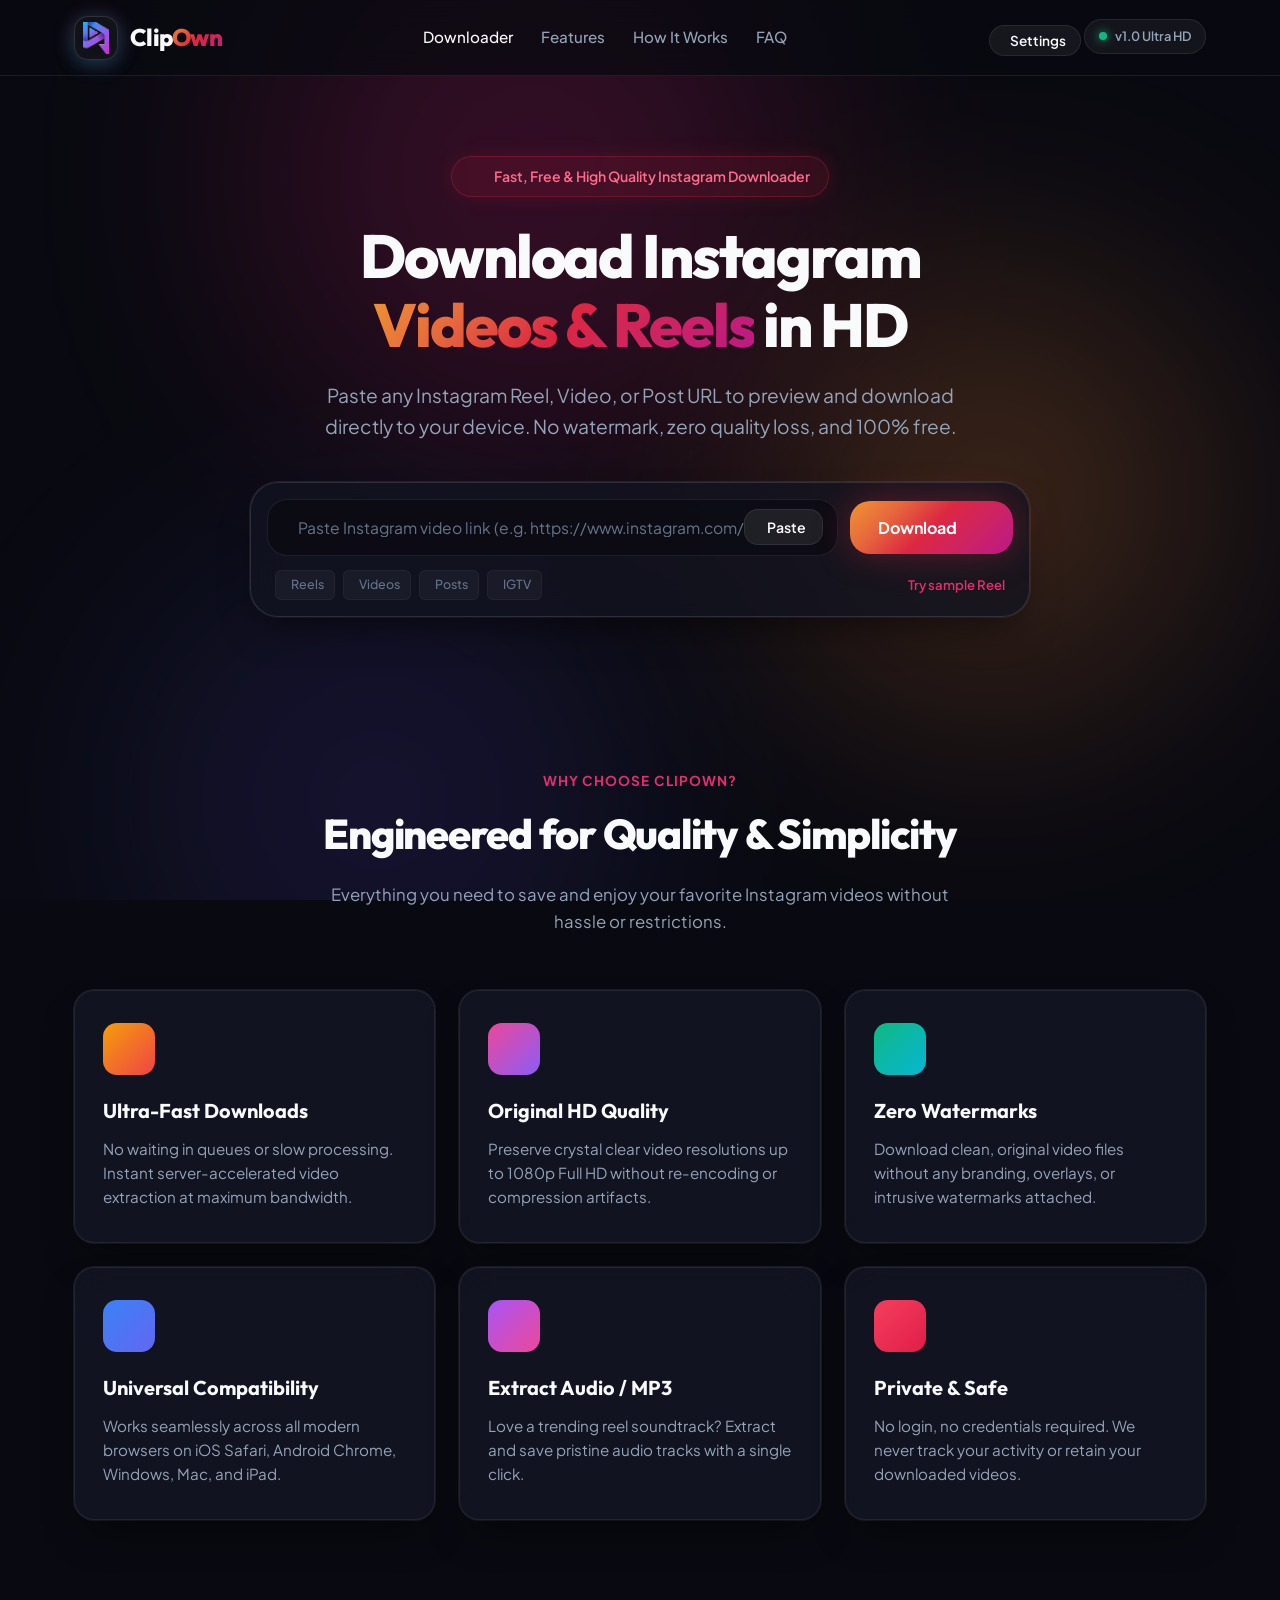
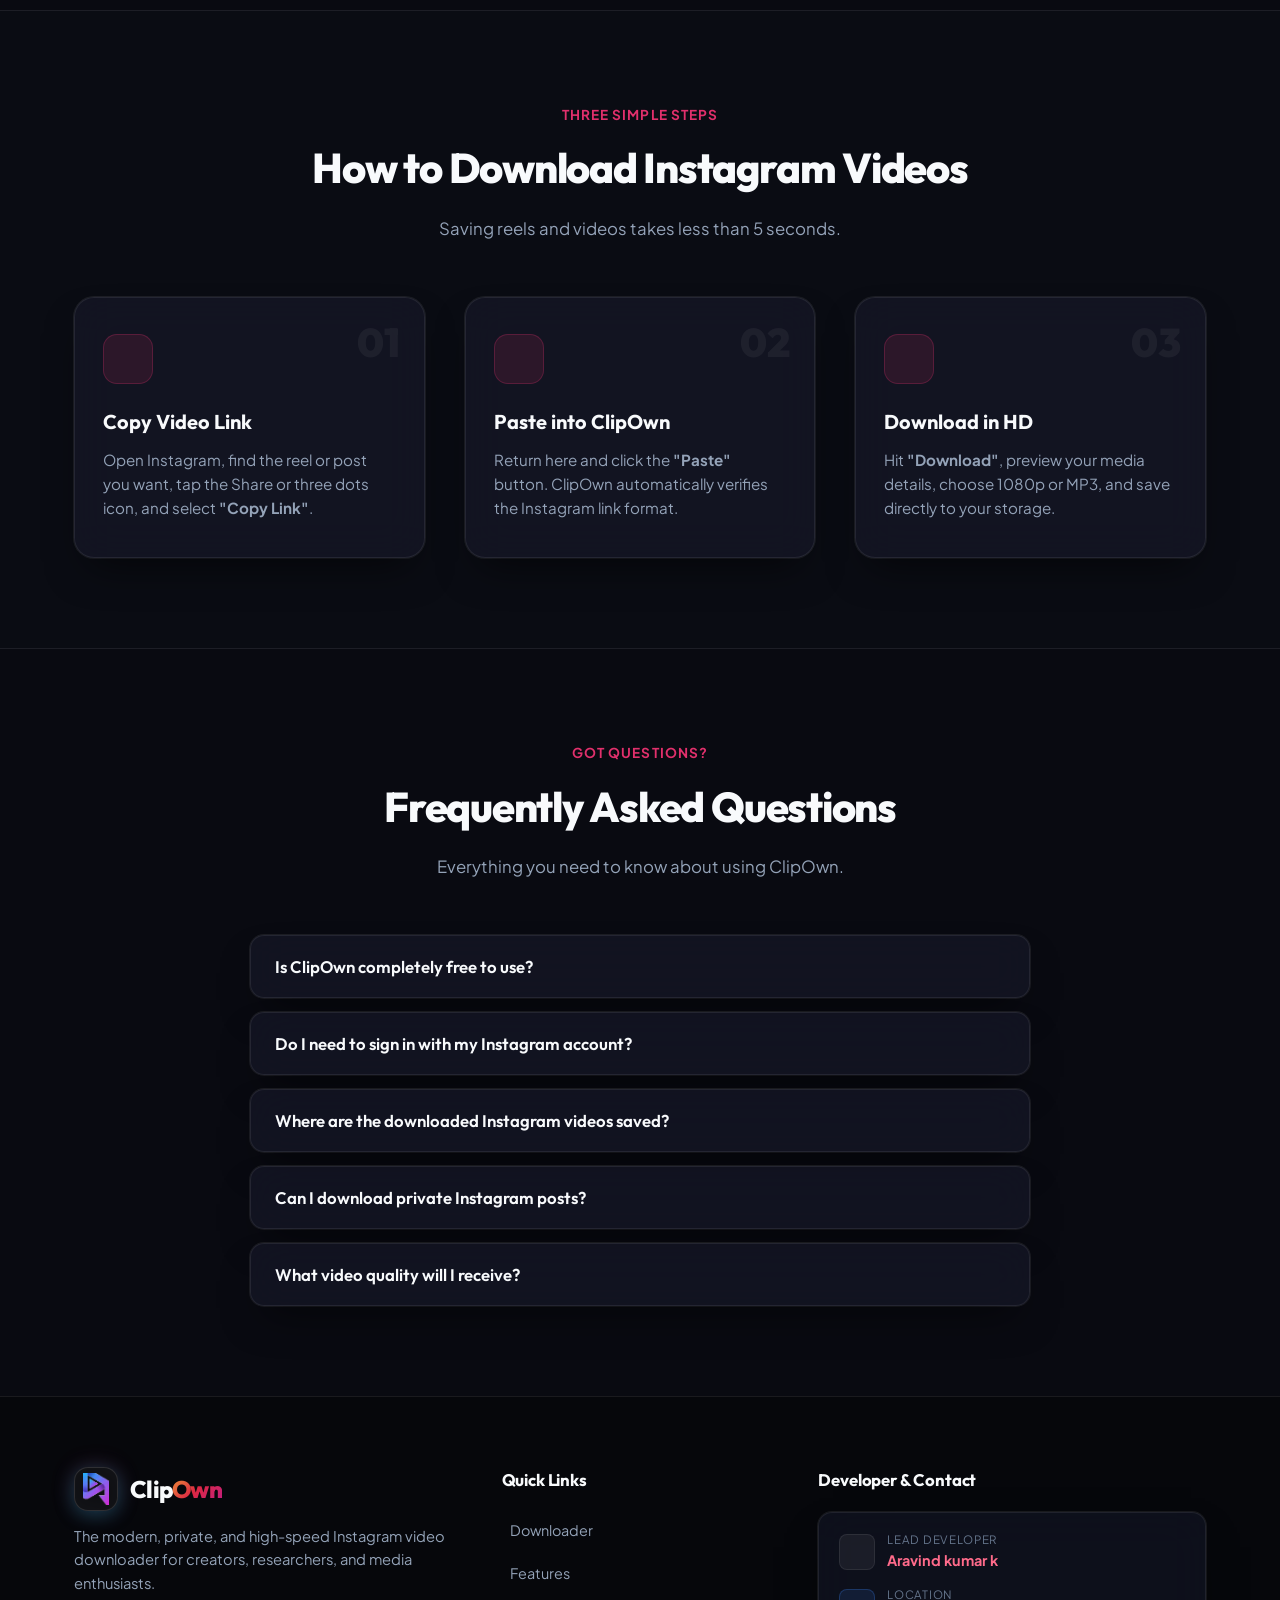
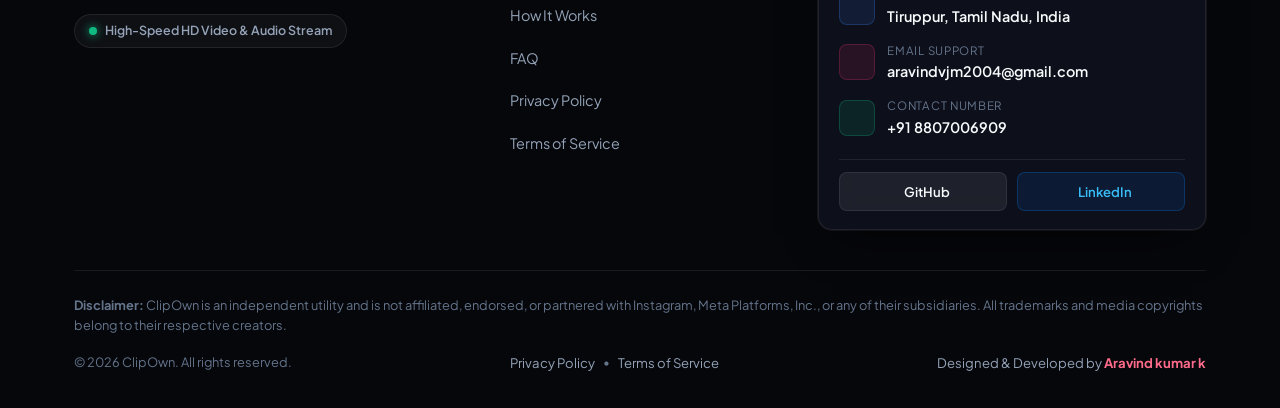
==== index.html @ ae7394f0 "Fix GitHub Pages root index.html, add Video & Audio Trimmer, and support demo preview" ====
<!DOCTYPE html>
<html lang="en">
<head>
    <meta charset="UTF-8">
    <meta name="viewport" content="width=device-width, initial-scale=1.0">
    <title>ClipOwn - Modern Instagram Video & Reel Downloader</title>
    <!-- Favicon & Meta -->
    <link rel="icon" type="image/png" href="static/images/favicon.png">
    <link rel="shortcut icon" href="static/images/favicon.ico">
    <meta property="og:image" content="static/images/clipown_brand.png">
    <!-- Google Fonts -->
    <link rel="preconnect" href="https://fonts.googleapis.com">
    <link rel="preconnect" href="https://fonts.gstatic.com" crossorigin>
    <link href="https://fonts.googleapis.com/css2?family=Outfit:wght@300;400;500;600;700;800&family=Plus+Jakarta+Sans:wght@400;500;600;700&display=swap" rel="stylesheet">
    <!-- Lucide Icons -->
    <script src="https://unpkg.com/lucide@latest"></script>
    <!-- Main Stylesheet -->
    <link rel="stylesheet" href="static/css/styles.css">
</head>
<body>
    <!-- Ambient Background Lighting -->
    <div class="bg-mesh">
        <div class="glow-orb orb-1"></div>
        <div class="glow-orb orb-2"></div>
        <div class="glow-orb orb-3"></div>
    </div>

    <!-- Notification Toast Container -->
    <div id="toastContainer" class="toast-container"></div>

    <!-- Navigation Header -->
    <header class="site-header">
        <div class="container nav-wrapper">
            <a href="#" class="logo">
                <div class="logo-brand-wrap">
                    <img src="static/images/logo_icon.png" alt="ClipOwn Logo" class="brand-logo-img">
                </div>
                <span class="logo-text">Clip<span class="gradient-text">Own</span></span>
            </a>

            <nav class="nav-links">
                <a href="#downloader" class="nav-link active">Downloader</a>
                <a href="#features" class="nav-link">Features</a>
                <a href="#how-it-works" class="nav-link">How It Works</a>
                <a href="#faq" class="nav-link">FAQ</a>
            </nav>

            <div class="nav-actions">
                <button type="button" id="settingsBtn" class="btn-settings" title="Configure Instagram Cookies / Settings">
                    <i data-lucide="settings"></i>
                    <span>Settings</span>
                </button>
                <span class="badge-tag">
                    <span class="status-dot"></span> v1.0 Ultra HD
                </span>
            </div>
        </div>
    </header>

    <!-- Main Content -->
    <main>
        <!-- Hero Section & Downloader Input -->
        <section id="downloader" class="hero-section">
            <div class="container hero-content">
                <div class="hero-badge">
                    <i data-lucide="zap" class="icon-sm"></i>
                    <span>Fast, Free & High Quality Instagram Downloader</span>
                </div>

                <h1 class="hero-title">
                    Download Instagram <span class="gradient-text">Videos & Reels</span> in HD
                </h1>

                <p class="hero-subtitle">
                    Paste any Instagram Reel, Video, or Post URL to preview and download directly to your device. No watermark, zero quality loss, and 100% free.
                </p>

                <!-- Input Card Component -->
                <div class="downloader-card glass-panel">
                    <form id="downloadForm" class="download-form" onsubmit="return false;">
                        <div class="input-wrapper">
                            <div class="input-icon">
                                <i data-lucide="link-2"></i>
                            </div>
                            <input 
                                type="text" 
                                id="videoUrlInput" 
                                placeholder="Paste Instagram video link (e.g. https://www.instagram.com/reel/...)" 
                                autocomplete="off"
                                spellcheck="false"
                            >
                            <div class="input-actions">
                                <button type="button" id="clearBtn" class="btn-icon hidden" title="Clear input">
                                    <i data-lucide="x"></i>
                                </button>
                                <button type="button" id="pasteBtn" class="btn-secondary" title="Paste from clipboard">
                                    <i data-lucide="clipboard"></i>
                                    <span>Paste</span>
                                </button>
                            </div>
                        </div>

                        <button type="button" id="fetchBtn" class="btn-primary">
                            <span class="btn-text">Download</span>
                            <i data-lucide="arrow-right" class="btn-icon-right"></i>
                            <div class="btn-loader hidden">
                                <div class="spinner"></div>
                            </div>
                        </button>
                    </form>

                    <div class="input-helpers">
                        <div class="supported-tags">
                            <span class="tag"><i data-lucide="film"></i> Reels</span>
                            <span class="tag"><i data-lucide="video"></i> Videos</span>
                            <span class="tag"><i data-lucide="image"></i> Posts</span>
                            <span class="tag"><i data-lucide="tv"></i> IGTV</span>
                        </div>
                        <button type="button" id="sampleLinkBtn" class="sample-link">
                            <i data-lucide="sparkles"></i> Try sample Reel
                        </button>
                    </div>
                </div>

                <!-- Loading State Shimmer Card -->
                <div id="loadingState" class="result-container hidden">
                    <div class="result-card glass-panel loading-shimmer">
                        <div class="shimmer-preview">
                            <div class="loader-pulse">
                                <i data-lucide="loader-2" class="spin-animation"></i>
                                <p>Extracting high-resolution media...</p>
                            </div>
                        </div>
                        <div class="shimmer-details">
                            <div class="shimmer-line line-title"></div>
                            <div class="shimmer-line line-author"></div>
                            <div class="shimmer-line line-btn"></div>
                        </div>
                    </div>
                </div>

                <!-- Video Preview & Download Result Card -->
                <div id="resultState" class="result-container hidden">
                    <div class="result-card glass-panel">
                        <div class="result-header">
                            <div class="result-status">
                                <i data-lucide="check-circle-2" class="icon-success"></i>
                                <span>Media Ready for Download</span>
                            </div>
                            <button id="closeResultBtn" class="btn-close-card" title="Close">
                                <i data-lucide="x"></i>
                            </button>
                        </div>

                        <div id="authNoticeBanner" class="auth-notice-banner hidden">
                            <i data-lucide="info" class="banner-icon"></i>
                            <div class="banner-text">
                                <strong>Notice:</strong> Instagram requires authentication for this specific video. You can download our verified sample media below or <button type="button" id="openSettingsLink" class="banner-link">add your Instagram session cookie in Settings</button> for 100% direct downloads.
                            </div>
                        </div>

                        <div class="result-content-grid">
                            <!-- Preview Media Side -->
                            <div class="media-preview-container">
                                <div class="media-thumbnail-wrapper">
                                    <img id="previewThumbnail" src="" alt="Instagram Video Preview" class="preview-img">
                                    <video id="previewVideo" class="preview-video hidden" playsinline controls preload="metadata"></video>
                                    <div class="media-badge">
                                        <i data-lucide="video"></i>
                                        <span id="previewQualityBadge">1080p HD</span>
                                    </div>
                                    <div class="play-overlay" id="playOverlayBtn">
                                        <i data-lucide="play" class="play-icon"></i>
                                    </div>
                                    <span id="previewDuration" class="duration-badge">0:32</span>
                                </div>
                            </div>

                            <!-- Details & Action Buttons Side -->
                            <div class="media-info-container">
                                <div class="creator-profile">
                                    <img id="creatorAvatar" src="" alt="Creator Avatar" class="creator-avatar">
                                    <div class="creator-meta">
                                        <span id="creatorName" class="creator-username">@instagram_user</span>
                                        <span class="source-tag"><i data-lucide="instagram"></i> Instagram Reel</span>
                                    </div>
                                </div>

                                <h3 id="videoCaption" class="video-caption">
                                    Captivating cinematic reel captured in 4K resolution. Perfect lighting and seamless cuts!
                                </h3>

                                <div class="media-specs">
                                    <div class="spec-item">
                                        <span class="spec-label">Format</span>
                                        <span class="spec-value" id="specFormat">MP4 (H.264)</span>
                                    </div>
                                    <div class="spec-item">
                                        <span class="spec-label">Resolution</span>
                                        <span class="spec-value" id="specResolution">1080 x 1920</span>
                                    </div>
                                    <div class="spec-item">
                                        <span class="spec-label">Size</span>
                                        <span class="spec-value" id="specSize">~ 18.4 MB</span>
                                    </div>
                                </div>

                                <!-- Standard Full-Length Action Buttons List -->
                                <div class="download-actions-grid">
                                    <button type="button" class="btn-download-action btn-hd" id="btnDownloadHD">
                                        <div class="btn-action-text">
                                            <span class="primary-text"><i data-lucide="download"></i> Download Video HD</span>
                                            <span class="secondary-text">1080p MP4 • Original Quality</span>
                                        </div>
                                    </button>

                                    <button type="button" class="btn-download-action btn-sd" id="btnDownloadSD">
                                        <div class="btn-action-text">
                                            <span class="primary-text"><i data-lucide="download"></i> Download 720p</span>
                                            <span class="secondary-text">Fast & compact size</span>
                                        </div>
                                    </button>

                                    <button type="button" class="btn-download-action btn-audio" id="btnDownloadAudio">
                                        <div class="btn-action-text">
                                            <span class="primary-text"><i data-lucide="music"></i> Download Audio Only</span>
                                            <span class="secondary-text">High-bitrate MP3</span>
                                        </div>
                                    </button>
                                </div>

                                <!-- Interactive Video & Audio Trimmer Section -->
                                <div class="trim-tool-section glass-panel" id="trimToolSection">
                                    <div class="trim-section-header">
                                        <div class="trim-title-group">
                                            <div class="trim-icon-badge">
                                                <i data-lucide="scissors"></i>
                                            </div>
                                            <div class="trim-title-text">
                                                <div class="trim-badge-tag-row">
                                                    <span class="trim-badge-tag">Video & Audio Trimmer</span>
                                                    <span class="trim-status-pill" id="trimStatusPill">Ready</span>
                                                </div>
                                                <h4 class="trim-heading">Custom Clip & Cut</h4>
                                            </div>
                                        </div>
                                        <button type="button" id="toggleTrimBtn" class="btn-trim-toggle" title="Toggle Trimmer Controls">
                                            <span class="trim-toggle-label" id="trimToggleLabel">Collapse</span>
                                            <i data-lucide="chevron-up" id="trimChevronIcon"></i>
                                        </button>
                                    </div>

                                    <div id="trimControlsArea" class="trim-controls-area">
                                        <!-- Timestamp Indicator Chips -->
                                        <div class="trim-time-chips">
                                            <div class="time-chip">
                                                <span class="time-chip-label">Start Time</span>
                                                <span class="time-chip-val" id="trimStartVal">00:00</span>
                                            </div>
                                            <div class="time-chip highlight-chip">
                                                <span class="time-chip-label">Trimmed Length</span>
                                                <span class="time-chip-val" id="trimDurationVal">00:30</span>
                                            </div>
                                            <div class="time-chip">
                                                <span class="time-chip-label">End Time</span>
                                                <span class="time-chip-val" id="trimEndVal">00:30</span>
                                            </div>
                                        </div>

                                        <!-- Timeline Track & Dual Range Sliders -->
                                        <div class="timeline-trimmer-wrap">
                                            <div class="timeline-track-base"></div>
                                            <div class="timeline-track-selected" id="timelineHighlight"></div>
                                            <input type="range" id="trimStartRange" min="0" max="30" step="0.5" value="0" class="range-slider range-start" aria-label="Trim Start Position">
                                            <input type="range" id="trimEndRange" min="0" max="30" step="0.5" value="30" class="range-slider range-end" aria-label="Trim End Position">
                                        </div>

                                        <!-- Quick Presets & Playback Audition Bar -->
                                        <div class="trim-toolbar">
                                            <div class="preset-chips-wrap">
                                                <span class="preset-label">Quick:</span>
                                                <button type="button" class="preset-chip active" data-preset="full">Full</button>
                                                <button type="button" class="preset-chip" data-preset="first15">First 15s</button>
                                                <button type="button" class="preset-chip" data-preset="first30">First 30s</button>
                                                <button type="button" class="preset-chip" data-preset="last15">Last 15s</button>
                                            </div>
                                            <button type="button" id="previewSegmentBtn" class="btn-preview-segment" title="Preview selected clip in player">
                                                <i data-lucide="play" id="previewSegmentIcon"></i>
                                                <span id="previewSegmentText">Play Clip</span>
                                            </button>
                                        </div>

                                        <!-- Dedicated Trimmed Download Buttons (Both Video and Audio) -->
                                        <div class="trim-download-actions">
                                            <button type="button" class="btn-trim-download btn-trim-video" id="btnDownloadTrimmedVideo">
                                                <div class="trim-action-main">
                                                    <i data-lucide="film" class="trim-dl-icon"></i>
                                                    <div class="trim-dl-text">
                                                        <span class="trim-dl-title">Download Trimmed Video (HD)</span>
                                                        <span class="trim-dl-sub" id="trimVideoSubtext">MP4 with Audio • <span class="range-preview-text">00:00 - 00:30</span></span>
                                                    </div>
                                                </div>
                                                <div class="trim-loader hidden" id="trimVideoLoader">
                                                    <i data-lucide="loader-2" class="spin"></i>
                                                </div>
                                            </button>

                                            <button type="button" class="btn-trim-download btn-trim-audio" id="btnDownloadTrimmedAudio">
                                                <div class="trim-action-main">
                                                    <i data-lucide="music-2" class="trim-dl-icon"></i>
                                                    <div class="trim-dl-text">
                                                        <span class="trim-dl-title">Download Trimmed Audio (MP3)</span>
                                                        <span class="trim-dl-sub" id="trimAudioSubtext">Audio Only • <span class="range-preview-text">00:00 - 00:30</span></span>
                                                    </div>
                                                </div>
                                                <div class="trim-loader hidden" id="trimAudioLoader">
                                                    <i data-lucide="loader-2" class="spin"></i>
                                                </div>
                                            </button>
                                        </div>
                                    </div>
                                </div>

                                <div class="result-footer-actions">
                                    <button type="button" id="copyDirectLinkBtn" class="btn-ghost">
                                        <i data-lucide="copy"></i> Copy Direct Link
                                    </button>
                                    <button type="button" id="downloadAnotherBtn" class="btn-ghost">
                                        <i data-lucide="refresh-cw"></i> Download Another
                                    </button>
                                </div>
                            </div>
                        </div>
                    </div>
                </div>

            </div>
        </section>

        <!-- Features Showcase Section -->
        <section id="features" class="section-padding">
            <div class="container">
                <div class="section-header text-center">
                    <span class="sub-heading">Why Choose ClipOwn?</span>
                    <h2 class="section-title">Engineered for Quality & Simplicity</h2>
                    <p class="section-subtitle">Everything you need to save and enjoy your favorite Instagram videos without hassle or restrictions.</p>
                </div>

                <div class="features-grid">
                    <div class="feature-card glass-panel">
                        <div class="feature-icon-wrapper gradient-bg-1">
                            <i data-lucide="zap"></i>
                        </div>
                        <h3>Ultra-Fast Downloads</h3>
                        <p>No waiting in queues or slow processing. Instant server-accelerated video extraction at maximum bandwidth.</p>
                    </div>

                    <div class="feature-card glass-panel">
                        <div class="feature-icon-wrapper gradient-bg-2">
                            <i data-lucide="sparkles"></i>
                        </div>
                        <h3>Original HD Quality</h3>
                        <p>Preserve crystal clear video resolutions up to 1080p Full HD without re-encoding or compression artifacts.</p>
                    </div>

                    <div class="feature-card glass-panel">
                        <div class="feature-icon-wrapper gradient-bg-3">
                            <i data-lucide="shield-check"></i>
                        </div>
                        <h3>Zero Watermarks</h3>
                        <p>Download clean, original video files without any branding, overlays, or intrusive watermarks attached.</p>
                    </div>

                    <div class="feature-card glass-panel">
                        <div class="feature-icon-wrapper gradient-bg-4">
                            <i data-lucide="smartphone"></i>
                        </div>
                        <h3>Universal Compatibility</h3>
                        <p>Works seamlessly across all modern browsers on iOS Safari, Android Chrome, Windows, Mac, and iPad.</p>
                    </div>

                    <div class="feature-card glass-panel">
                        <div class="feature-icon-wrapper gradient-bg-5">
                            <i data-lucide="music-2"></i>
                        </div>
                        <h3>Extract Audio / MP3</h3>
                        <p>Love a trending reel soundtrack? Extract and save pristine audio tracks with a single click.</p>
                    </div>

                    <div class="feature-card glass-panel">
                        <div class="feature-icon-wrapper gradient-bg-6">
                            <i data-lucide="lock"></i>
                        </div>
                        <h3>Private & Safe</h3>
                        <p>No login, no credentials required. We never track your activity or retain your downloaded videos.</p>
                    </div>
                </div>
            </div>
        </section>

        <!-- How It Works Section -->
        <section id="how-it-works" class="section-padding bg-subtle">
            <div class="container">
                <div class="section-header text-center">
                    <span class="sub-heading">Three Simple Steps</span>
                    <h2 class="section-title">How to Download Instagram Videos</h2>
                    <p class="section-subtitle">Saving reels and videos takes less than 5 seconds.</p>
                </div>

                <div class="steps-grid">
                    <div class="step-card glass-panel">
                        <div class="step-number">01</div>
                        <div class="step-icon">
                            <i data-lucide="copy"></i>
                        </div>
                        <h3>Copy Video Link</h3>
                        <p>Open Instagram, find the reel or post you want, tap the Share or three dots icon, and select <strong>"Copy Link"</strong>.</p>
                    </div>

                    <div class="step-arrow">
                        <i data-lucide="chevron-right"></i>
                    </div>

                    <div class="step-card glass-panel">
                        <div class="step-number">02</div>
                        <div class="step-icon">
                            <i data-lucide="clipboard-paste"></i>
                        </div>
                        <h3>Paste into ClipOwn</h3>
                        <p>Return here and click the <strong>"Paste"</strong> button. ClipOwn automatically verifies the Instagram link format.</p>
                    </div>

                    <div class="step-arrow">
                        <i data-lucide="chevron-right"></i>
                    </div>

                    <div class="step-card glass-panel">
                        <div class="step-number">03</div>
                        <div class="step-icon">
                            <i data-lucide="download-cloud"></i>
                        </div>
                        <h3>Download in HD</h3>
                        <p>Hit <strong>"Download"</strong>, preview your media details, choose 1080p or MP3, and save directly to your storage.</p>
                    </div>
                </div>
            </div>
        </section>

        <!-- FAQ Section -->
        <section id="faq" class="section-padding">
            <div class="container">
                <div class="section-header text-center">
                    <span class="sub-heading">Got Questions?</span>
                    <h2 class="section-title">Frequently Asked Questions</h2>
                    <p class="section-subtitle">Everything you need to know about using ClipOwn.</p>
                </div>

                <div class="faq-container">
                    <div class="faq-item glass-panel">
                        <button class="faq-question" type="button">
                            <span>Is ClipOwn completely free to use?</span>
                            <i data-lucide="chevron-down" class="faq-icon"></i>
                        </button>
                        <div class="faq-answer">
                            <p>Yes, ClipOwn is 100% free with unlimited downloads. There are no subscriptions, hidden fees, or daily download limits.</p>
                        </div>
                    </div>

                    <div class="faq-item glass-panel">
                        <button class="faq-question" type="button">
                            <span>Do I need to sign in with my Instagram account?</span>
                            <i data-lucide="chevron-down" class="faq-icon"></i>
                        </button>
                        <div class="faq-answer">
                            <p>No! You never need to enter your Instagram login credentials, passwords, or personal details. Simply paste public video links to download safely.</p>
                        </div>
                    </div>

                    <div class="faq-item glass-panel">
                        <button class="faq-question" type="button">
                            <span>Where are the downloaded Instagram videos saved?</span>
                            <i data-lucide="chevron-down" class="faq-icon"></i>
                        </button>
                        <div class="faq-answer">
                            <p>On PC and Mac, videos are saved directly to your default <strong>"Downloads"</strong> folder. On iOS (iPhone/iPad), they are saved to your Files or Photos app, and on Android to your Gallery / Download directory.</p>
                        </div>
                    </div>

                    <div class="faq-item glass-panel">
                        <button class="faq-question" type="button">
                            <span>Can I download private Instagram posts?</span>
                            <i data-lucide="chevron-down" class="faq-icon"></i>
                        </button>
                        <div class="faq-answer">
                            <p>To respect privacy standards and security protocols, ClipOwn currently only extracts media from public Instagram accounts and posts.</p>
                        </div>
                    </div>

                    <div class="faq-item glass-panel">
                        <button class="faq-question" type="button">
                            <span>What video quality will I receive?</span>
                            <i data-lucide="chevron-down" class="faq-icon"></i>
                        </button>
                        <div class="faq-answer">
                            <p>ClipOwn fetches the highest resolution stream available on Instagram servers, up to 1080p Full HD at 60 FPS in standard MP4 format.</p>
                        </div>
                    </div>
                </div>
            </div>
        </section>
    </main>

    <!-- Site Footer -->
    <footer class="site-footer">
        <div class="container footer-content">
            <div class="footer-top-grid">
                <!-- Brand Column -->
                <div class="footer-brand">
                    <a href="#" class="logo">
                        <div class="logo-brand-wrap">
                            <img src="static/images/logo_icon.png" alt="ClipOwn Logo" class="brand-logo-img">
                        </div>
                        <span class="logo-text">Clip<span class="gradient-text">Own</span></span>
                    </a>
                    <p class="footer-desc">The modern, private, and high-speed Instagram video downloader for creators, researchers, and media enthusiasts.</p>
                    <div class="footer-pill">
                        <span class="status-dot"></span> High-Speed HD Video & Audio Stream
                    </div>
                </div>

                <!-- Navigation Column -->
                <div class="footer-col">
                    <h4 class="footer-col-title">Quick Links</h4>
                    <ul class="footer-links-list">
                        <li><a href="#downloader"><i data-lucide="download"></i> Downloader</a></li>
                        <li><a href="#features"><i data-lucide="sparkles"></i> Features</a></li>
                        <li><a href="#how-it-works"><i data-lucide="help-circle"></i> How It Works</a></li>
                        <li><a href="#faq"><i data-lucide="message-circle-question"></i> FAQ</a></li>
                        <li><a href="javascript:void(0)" id="openPrivacyBtn"><i data-lucide="shield-check"></i> Privacy Policy</a></li>
                        <li><a href="javascript:void(0)" id="openTermsBtn"><i data-lucide="file-text"></i> Terms of Service</a></li>
                    </ul>
                </div>

                <!-- Developer & Contact Column -->
                <div class="footer-col footer-contact-col">
                    <h4 class="footer-col-title">Developer & Contact</h4>
                    <div class="contact-card glass-panel">
                        <div class="contact-item">
                            <div class="contact-icon-wrap">
                                <i data-lucide="user-check"></i>
                            </div>
                            <div class="contact-text-group">
                                <span class="contact-label">Lead Developer</span>
                                <span class="contact-value highlight">Aravind kumar k</span>
                            </div>
                        </div>

                        <div class="contact-item">
                            <div class="contact-icon-wrap icon-location">
                                <i data-lucide="map-pin"></i>
                            </div>
                            <div class="contact-text-group">
                                <span class="contact-label">Location</span>
                                <span class="contact-value">Tiruppur, Tamil Nadu, India</span>
                            </div>
                        </div>

                        <a href="mailto:aravindvjm2004@gmail.com" class="contact-item contact-link" title="Send email">
                            <div class="contact-icon-wrap icon-email">
                                <i data-lucide="mail"></i>
                            </div>
                            <div class="contact-text-group">
                                <span class="contact-label">Email Support</span>
                                <span class="contact-value">aravindvjm2004@gmail.com</span>
                            </div>
                        </a>

                        <a href="tel:8807006909" class="contact-item contact-link" title="Call directly">
                            <div class="contact-icon-wrap icon-phone">
                                <i data-lucide="phone"></i>
                            </div>
                            <div class="contact-text-group">
                                <span class="contact-label">Contact Number</span>
                                <span class="contact-value">+91 8807006909</span>
                            </div>
                        </a>

                        <!-- Social Profiles Row -->
                        <div class="contact-social-row">
                            <a href="https://github.com/Aravind0511" target="_blank" rel="noopener noreferrer" class="btn-social btn-github" title="GitHub - Aravind0511">
                                <i data-lucide="github"></i>
                                <span>GitHub</span>
                            </a>
                            <a href="https://www.linkedin.com/in/aravind-k0504/" target="_blank" rel="noopener noreferrer" class="btn-social btn-linkedin" title="LinkedIn - Aravind K">
                                <i data-lucide="linkedin"></i>
                                <span>LinkedIn</span>
                            </a>
                        </div>
                    </div>
                </div>
            </div>

            <div class="footer-disclaimer">
                <p><strong>Disclaimer:</strong> ClipOwn is an independent utility and is not affiliated, endorsed, or partnered with Instagram, Meta Platforms, Inc., or any of their subsidiaries. All trademarks and media copyrights belong to their respective creators.</p>
                <div class="footer-bottom-bar">
                    <p class="copyright">© 2026 ClipOwn. All rights reserved.</p>
                    <div class="footer-legal-links">
                        <button type="button" class="legal-link" id="legalPrivacyBtn">Privacy Policy</button>
                        <span class="legal-sep">•</span>
                        <button type="button" class="legal-link" id="legalTermsBtn">Terms of Service</button>
                    </div>
                    <p class="developer-credit">Designed & Developed by <strong>Aravind kumar k</strong></p>
                </div>
            </div>
        </div>
    </footer>

    <!-- Privacy Policy & Terms Modal -->
    <div id="privacyTermsModal" class="modal-backdrop hidden">
        <div class="modal-card glass-panel modal-lg">
            <div class="modal-header">
                <div class="modal-title-group">
                    <div class="modal-icon-wrap icon-privacy-wrap">
                        <i data-lucide="shield-check"></i>
                    </div>
                    <div>
                        <h3 class="modal-title" id="policyModalTitle">Privacy & Terms</h3>
                        <p class="modal-subtitle">Zero data tracking & fair-use downloading guidelines</p>
                    </div>
                </div>
                <button type="button" id="closePolicyBtn" class="btn-close-modal" title="Close modal">
                    <i data-lucide="x"></i>
                </button>
            </div>

            <!-- Tab Switcher -->
            <div class="modal-tab-bar">
                <button type="button" class="modal-tab active" id="tabPrivacyBtn">
                    <i data-lucide="shield"></i> Privacy Policy (Zero Tracking)
                </button>
                <button type="button" class="modal-tab" id="tabTermsBtn">
                    <i data-lucide="scale"></i> Terms & Fair Use
                </button>
            </div>

            <div class="modal-body policy-body">
                <!-- Privacy Tab Content -->
                <div id="privacyTabContent" class="tab-pane active">
                    <div class="policy-highlight-box">
                        <div class="highlight-icon"><i data-lucide="lock"></i></div>
                        <div class="highlight-text">
                            <h4>100% Anonymous & Zero Data Logging</h4>
                            <p>ClipOwn does not require user registration, does not track your IP address, and never stores the Instagram media or links you download.</p>
                        </div>
                    </div>

                    <div class="policy-section">
                        <h5>1. No User Data Collection</h5>
                        <p>We do not collect personal identifying information such as names, phone numbers, or passwords. Any optional session cookies provided are stored strictly locally in your browser's <code>localStorage</code> and are never transmitted to third parties.</p>
                    </div>

                    <div class="policy-section">
                        <h5>2. No Server-Side Media Storage</h5>
                        <p>Downloaded videos and audio tracks are streamed directly in real-time from content delivery networks to your browser with <code>attachment</code> streaming. Our servers do not retain, cache, or archive any media files after transmission.</p>
                    </div>

                    <div class="policy-section">
                        <h5>3. No Tracking Cookies or Third-Party Ads</h5>
                        <p>ClipOwn does not use tracking pixels, cross-site analytics, or invasive advertising networks. Your downloading activity remains private and confidential.</p>
                    </div>
                </div>

                <!-- Terms Tab Content -->
                <div id="termsTabContent" class="tab-pane hidden">
                    <div class="policy-highlight-box terms-highlight">
                        <div class="highlight-icon"><i data-lucide="alert-triangle"></i></div>
                        <div class="highlight-text">
                            <h4>Fair Use & Intellectual Property</h4>
                            <p>ClipOwn is intended strictly for personal, educational, and backup fair-use purposes. Please respect content creators' intellectual property rights.</p>
                        </div>
                    </div>

                    <div class="policy-section">
                        <h5>1. Personal & Non-Commercial Use</h5>
                        <p>You agree to use ClipOwn only to download media for personal offline viewing, educational research, or archival purposes. You may not sell, redistribute, or commercially exploit downloaded media without permission from the original copyright holder.</p>
                    </div>

                    <div class="policy-section">
                        <h5>2. Copyright & Intellectual Property</h5>
                        <p>All trademarks, logos, audio tracks, and video copyrights belong to their respective owners and creators. ClipOwn does not host or claim ownership of any downloaded content.</p>
                    </div>

                    <div class="policy-section">
                        <h5>3. Disclaimer of Affiliation</h5>
                        <p>ClipOwn is an independent utility and is not affiliated, endorsed, certified, or sponsored by Instagram, Meta Platforms, Inc., or any of their affiliates.</p>
                    </div>
                </div>
            </div>

            <div class="modal-footer">
                <span class="policy-last-updated">Last Updated: September 2026</span>
                <button type="button" id="agreePolicyBtn" class="btn-primary-sm">
                    <i data-lucide="check"></i> Understood & Accept
                </button>
            </div>
        </div>
    </div>

    <!-- Settings & Cookies Modal -->
    <div id="settingsModal" class="modal-backdrop hidden">
        <div class="modal-card glass-panel">
            <div class="modal-header">
                <div class="modal-title-group">
                    <div class="modal-icon-wrap">
                        <i data-lucide="shield-alert"></i>
                    </div>
                    <div>
                        <h3 class="modal-title">Downloader Settings</h3>
                        <p class="modal-subtitle">Configure optional session authentication</p>
                    </div>
                </div>
                <button type="button" id="closeSettingsBtn" class="btn-close-modal">
                    <i data-lucide="x"></i>
                </button>
            </div>

            <div class="modal-body">
                <div class="info-alert">
                    <i data-lucide="info"></i>
                    <p>Instagram limits media downloads when requests are sent without user authentication. Adding your Instagram <code>sessionid</code> cookie lets you extract Reels, Posts, and Stories seamlessly.</p>
                </div>

                <div class="form-group">
                    <label for="cookieInput" class="form-label">Instagram Session Cookie (or <code>sessionid=...</code>)</label>
                    <textarea 
                        id="cookieInput" 
                        class="form-textarea" 
                        rows="3" 
                        placeholder="sessionid=123456789%3Aabc... or full cookie string"
                    ></textarea>
                </div>

                <div class="cookie-guide">
                    <h4>How to get your sessionid:</h4>
                    <ol>
                        <li>Log in to <a href="https://www.instagram.com" target="_blank" rel="noreferrer">Instagram.com</a> in your browser.</li>
                        <li>Press <kbd>F12</kbd> (or right click > Inspect) and go to <strong>Application</strong> > <strong>Cookies</strong>.</li>
                        <li>Find and copy the value of <strong><code>sessionid</code></strong>.</li>
                        <li>Paste it here and click Save.</li>
                    </ol>
                </div>
            </div>

            <div class="modal-footer">
                <button type="button" id="clearCookieBtn" class="btn-ghost-danger">
                    <i data-lucide="trash-2"></i> Clear Cookie
                </button>
                <div class="modal-footer-right">
                    <button type="button" id="cancelSettingsBtn" class="btn-ghost">Cancel</button>
                    <button type="button" id="saveCookieBtn" class="btn-primary-sm">
                        <i data-lucide="save"></i> Save Settings
                    </button>
                </div>
            </div>
        </div>
    </div>

    <!-- Application Script -->
    <script src="static/js/app.js"></script>
</body>
</html>
---- static/css/styles.css ----
/* ==========================================================================
   ClipOwn - Modern Instagram Downloader Stylesheet
   ========================================================================== */

/* --------------------------------------------------------------------------
   CSS Variables & Design Tokens
   -------------------------------------------------------------------------- */
:root {
    --font-heading: 'Outfit', -apple-system, BlinkMacSystemFont, 'Segoe UI', Roboto, sans-serif;
    --font-body: 'Plus Jakarta Sans', -apple-system, BlinkMacSystemFont, 'Segoe UI', Roboto, sans-serif;

    /* Color Palette */
    --bg-main: #090a11;
    --bg-secondary: #111320;
    --bg-surface: rgba(23, 26, 42, 0.65);
    --bg-surface-hover: rgba(32, 36, 58, 0.85);
    --bg-surface-glass: rgba(255, 255, 255, 0.03);

    --border-subtle: rgba(255, 255, 255, 0.08);
    --border-hover: rgba(255, 255, 255, 0.18);
    --border-focus: #e1306c;

    /* Text Colors */
    --text-primary: #f8fafc;
    --text-secondary: #94a3b8;
    --text-muted: #64748b;

    /* Instagram Brand Gradients */
    --ig-gradient: linear-gradient(135deg, #f09433 0%, #e6683c 25%, #dc2743 50%, #cc2366 75%, #bc1888 100%);
    --ig-gradient-glow: 0 0 35px rgba(220, 39, 67, 0.35);
    --ig-gradient-hover: linear-gradient(135deg, #f59f42 0%, #ed754b 25%, #e83753 50%, #d83174 75%, #ca2596 100%);

    /* Utility Colors */
    --color-success: #10b981;
    --color-warning: #f59e0b;
    --color-error: #ef4444;

    /* Shadows & Radii */
    --radius-sm: 8px;
    --radius-md: 14px;
    --radius-lg: 20px;
    --radius-xl: 28px;
    --shadow-glass: 0 20px 40px -15px rgba(0, 0, 0, 0.6), 0 0 0 1px var(--border-subtle);
    --shadow-card: 0 12px 30px -8px rgba(0, 0, 0, 0.45);
    --shadow-glow: 0 0 30px rgba(225, 48, 108, 0.25);

    /* Transitions */
    --transition-fast: 0.18s cubic-bezier(0.16, 1, 0.3, 1);
    --transition-smooth: 0.3s cubic-bezier(0.16, 1, 0.3, 1);
}

/* --------------------------------------------------------------------------
   Reset & Global Styles
   -------------------------------------------------------------------------- */
*, *::before, *::after {
    margin: 0;
    padding: 0;
    box-sizing: border-box;
}

html {
    scroll-behavior: smooth;
    font-size: 16px;
}

body {
    background-color: var(--bg-main);
    color: var(--text-primary);
    font-family: var(--font-body);
    line-height: 1.6;
    overflow-x: hidden;
    min-height: 100vh;
    position: relative;
    -webkit-font-smoothing: antialiased;
}

.container {
    width: 100%;
    max-width: 1180px;
    margin: 0 auto;
    padding: 0 24px;
}

a {
    color: inherit;
    text-decoration: none;
}

button {
    font-family: inherit;
    border: none;
    background: none;
    cursor: pointer;
    outline: none;
}

input {
    font-family: inherit;
    border: none;
    outline: none;
    background: none;
}

.hidden {
    display: none !important;
}

/* --------------------------------------------------------------------------
   Ambient Background Lighting & Mesh
   -------------------------------------------------------------------------- */
.bg-mesh {
    position: fixed;
    top: 0;
    left: 0;
    width: 100vw;
    height: 100vh;
    pointer-events: none;
    z-index: 0;
    overflow: hidden;
}

.glow-orb {
    position: absolute;
    border-radius: 50%;
    filter: blur(120px);
    opacity: 0.22;
}

.orb-1 {
    width: 550px;
    height: 550px;
    top: -100px;
    left: 20%;
    background: radial-gradient(circle, #bc1888, #dc2743);
    animation: floatOrb 18s ease-in-out infinite alternate;
}

.orb-2 {
    width: 450px;
    height: 450px;
    top: 30%;
    right: 5%;
    background: radial-gradient(circle, #f09433, #e6683c);
    animation: floatOrb 22s ease-in-out infinite alternate-reverse;
}

.orb-3 {
    width: 500px;
    height: 500px;
    bottom: -150px;
    left: 10%;
    background: radial-gradient(circle, #7928ca, #3b82f6);
    opacity: 0.15;
}

@keyframes floatOrb {
    0% { transform: translateY(0) scale(1); }
    50% { transform: translateY(50px) scale(1.08); }
    100% { transform: translateY(-40px) scale(0.95); }
}

/* --------------------------------------------------------------------------
   Glassmorphism Styles
   -------------------------------------------------------------------------- */
.glass-panel {
    background: var(--bg-surface);
    backdrop-filter: blur(20px);
    -webkit-backdrop-filter: blur(20px);
    border: 1px solid var(--border-subtle);
    border-radius: var(--radius-lg);
    box-shadow: var(--shadow-glass);
    transition: transform var(--transition-smooth), border-color var(--transition-smooth), box-shadow var(--transition-smooth);
}

.gradient-text {
    background: var(--ig-gradient);
    -webkit-background-clip: text;
    -webkit-text-fill-color: transparent;
    display: inline-block;
}

/* --------------------------------------------------------------------------
   Header & Navigation
   -------------------------------------------------------------------------- */
.site-header {
    position: sticky;
    top: 0;
    z-index: 100;
    backdrop-filter: blur(16px);
    -webkit-backdrop-filter: blur(16px);
    background: rgba(9, 10, 17, 0.75);
    border-bottom: 1px solid var(--border-subtle);
    height: 76px;
    display: flex;
    align-items: center;
}

.nav-wrapper {
    display: flex;
    align-items: center;
    justify-content: space-between;
}

.logo {
    display: flex;
    align-items: center;
    gap: 12px;
}

.logo-brand-wrap {
    width: 44px;
    height: 44px;
    border-radius: var(--radius-md);
    background: rgba(255, 255, 255, 0.05);
    border: 1px solid rgba(255, 255, 255, 0.12);
    display: flex;
    align-items: center;
    justify-content: center;
    box-shadow: 0 4px 20px rgba(0, 210, 255, 0.25), 0 0 25px rgba(225, 48, 108, 0.2);
    transition: transform var(--transition-fast), box-shadow var(--transition-fast);
    overflow: hidden;
    padding: 5px;
}

.logo:hover .logo-brand-wrap {
    transform: scale(1.08) rotate(-3deg);
    box-shadow: 0 6px 25px rgba(0, 210, 255, 0.4), 0 0 30px rgba(225, 48, 108, 0.35);
}

.brand-logo-img {
    width: 100%;
    height: 100%;
    object-fit: contain;
    filter: drop-shadow(0 2px 8px rgba(0, 0, 0, 0.4));
}

.logo-icon-wrap {
    width: 42px;
    height: 42px;
    border-radius: var(--radius-md);
    background: var(--ig-gradient);
    display: flex;
    align-items: center;
    justify-content: center;
    box-shadow: var(--ig-gradient-glow);
    color: #fff;
}

.logo-icon {
    width: 22px;
    height: 22px;
}

.logo-text {
    font-family: var(--font-heading);
    font-size: 1.5rem;
    font-weight: 800;
    letter-spacing: -0.03em;
}

.nav-links {
    display: flex;
    align-items: center;
    gap: 28px;
}

.nav-link {
    font-size: 0.95rem;
    font-weight: 500;
    color: var(--text-secondary);
    transition: color var(--transition-fast);
}

.nav-link:hover, .nav-link.active {
    color: var(--text-primary);
}

.badge-tag {
    display: inline-flex;
    align-items: center;
    gap: 8px;
    font-size: 0.8rem;
    font-weight: 600;
    padding: 6px 14px;
    border-radius: 999px;
    background: rgba(255, 255, 255, 0.05);
    border: 1px solid var(--border-subtle);
    color: var(--text-secondary);
}

.status-dot {
    width: 8px;
    height: 8px;
    border-radius: 50%;
    background: var(--color-success);
    box-shadow: 0 0 10px var(--color-success);
    animation: pulseDot 2s infinite;
}

@keyframes pulseDot {
    0%, 100% { opacity: 1; }
    50% { opacity: 0.4; }
}

/* --------------------------------------------------------------------------
   Hero & Downloader Section
   -------------------------------------------------------------------------- */
.hero-section {
    position: relative;
    z-index: 10;
    padding: 80px 0 60px;
    text-align: center;
}

.hero-content {
    display: flex;
    flex-direction: column;
    align-items: center;
}

.hero-badge {
    display: inline-flex;
    align-items: center;
    gap: 8px;
    font-size: 0.88rem;
    font-weight: 600;
    padding: 8px 18px;
    border-radius: 999px;
    background: rgba(220, 39, 67, 0.12);
    border: 1px solid rgba(220, 39, 67, 0.28);
    color: #ff6b8b;
    margin-bottom: 24px;
    box-shadow: 0 0 20px rgba(220, 39, 67, 0.15);
}

.icon-sm {
    width: 16px;
    height: 16px;
}

.hero-title {
    font-family: var(--font-heading);
    font-size: clamp(2.3rem, 5vw, 3.8rem);
    font-weight: 800;
    line-height: 1.15;
    letter-spacing: -0.035em;
    max-width: 880px;
    margin-bottom: 20px;
}

.hero-subtitle {
    font-size: clamp(1rem, 2vw, 1.2rem);
    color: var(--text-secondary);
    max-width: 680px;
    margin-bottom: 40px;
    line-height: 1.6;
}

/* --------------------------------------------------------------------------
   Downloader Input Box
   -------------------------------------------------------------------------- */
.downloader-card {
    width: 100%;
    max-width: 780px;
    padding: 16px;
    border-radius: var(--radius-xl);
    position: relative;
    border: 1px solid rgba(255, 255, 255, 0.12);
    background: rgba(18, 20, 33, 0.78);
}

.download-form {
    display: flex;
    gap: 12px;
    align-items: center;
    width: 100%;
}

.input-wrapper {
    position: relative;
    display: flex;
    align-items: center;
    flex: 1;
    background: rgba(10, 11, 18, 0.7);
    border: 1.5px solid var(--border-subtle);
    border-radius: var(--radius-lg);
    padding: 6px 14px 6px 18px;
    transition: border-color var(--transition-fast), box-shadow var(--transition-fast);
}

.input-wrapper:focus-within {
    border-color: rgba(225, 48, 108, 0.6);
    box-shadow: 0 0 0 3px rgba(225, 48, 108, 0.18);
}

.input-icon {
    color: var(--text-muted);
    display: flex;
    align-items: center;
    margin-right: 12px;
}

.input-icon svg {
    width: 20px;
    height: 20px;
}

#videoUrlInput {
    flex: 1;
    color: var(--text-primary);
    font-size: 0.98rem;
    padding: 12px 0;
    min-width: 0;
}

#videoUrlInput::placeholder {
    color: var(--text-muted);
}

.input-actions {
    display: flex;
    align-items: center;
    gap: 8px;
}

.btn-icon {
    display: flex;
    align-items: center;
    justify-content: center;
    width: 32px;
    height: 32px;
    border-radius: 50%;
    color: var(--text-muted);
    background: rgba(255, 255, 255, 0.05);
    transition: all var(--transition-fast);
}

.btn-icon svg {
    width: 16px;
    height: 16px;
}

.btn-icon:hover {
    color: var(--text-primary);
    background: rgba(255, 255, 255, 0.12);
}

.btn-secondary {
    display: flex;
    align-items: center;
    gap: 6px;
    padding: 8px 16px;
    border-radius: var(--radius-md);
    background: rgba(255, 255, 255, 0.08);
    border: 1px solid var(--border-subtle);
    color: var(--text-primary);
    font-size: 0.88rem;
    font-weight: 600;
    transition: all var(--transition-fast);
    white-space: nowrap;
}

.btn-secondary svg {
    width: 16px;
    height: 16px;
    color: #e1306c;
}

.btn-secondary:hover {
    background: rgba(255, 255, 255, 0.14);
    border-color: rgba(255, 255, 255, 0.2);
    transform: translateY(-1px);
}

.btn-primary {
    display: flex;
    align-items: center;
    justify-content: center;
    gap: 10px;
    padding: 16px 28px;
    border-radius: var(--radius-lg);
    background: var(--ig-gradient);
    color: #fff;
    font-size: 1rem;
    font-weight: 700;
    box-shadow: var(--ig-gradient-glow);
    transition: all var(--transition-smooth);
    white-space: nowrap;
    position: relative;
    overflow: hidden;
}

.btn-primary:hover {
    box-shadow: 0 0 35px rgba(220, 39, 67, 0.55);
    transform: translateY(-2px);
}

.btn-primary:active {
    transform: translateY(1px);
}

.btn-icon-right {
    width: 18px;
    height: 18px;
    transition: transform var(--transition-fast);
}

.btn-primary:hover .btn-icon-right {
    transform: translateX(3px);
}

.btn-loader {
    display: flex;
    align-items: center;
    justify-content: center;
}

.spinner {
    width: 20px;
    height: 20px;
    border: 2.5px solid rgba(255, 255, 255, 0.3);
    border-radius: 50%;
    border-top-color: #fff;
    animation: spin 0.8s linear infinite;
}

@keyframes spin {
    to { transform: rotate(360deg); }
}

.input-helpers {
    display: flex;
    align-items: center;
    justify-content: space-between;
    margin-top: 14px;
    padding: 0 8px;
    flex-wrap: wrap;
    gap: 12px;
}

.supported-tags {
    display: flex;
    align-items: center;
    gap: 8px;
    flex-wrap: wrap;
}

.tag {
    display: inline-flex;
    align-items: center;
    gap: 5px;
    font-size: 0.78rem;
    font-weight: 500;
    color: var(--text-muted);
    background: rgba(255, 255, 255, 0.04);
    padding: 4px 10px;
    border-radius: 6px;
    border: 1px solid rgba(255, 255, 255, 0.04);
}

.tag svg {
    width: 13px;
    height: 13px;
    color: #e1306c;
}

.sample-link {
    display: inline-flex;
    align-items: center;
    gap: 6px;
    font-size: 0.82rem;
    font-weight: 600;
    color: #e1306c;
    transition: color var(--transition-fast);
}

.sample-link svg {
    width: 14px;
    height: 14px;
}

.sample-link:hover {
    color: #ff6b8b;
    text-decoration: underline;
}

/* --------------------------------------------------------------------------
   Result & Preview Card
   -------------------------------------------------------------------------- */
.result-container {
    width: 100%;
    max-width: 780px;
    margin-top: 32px;
    animation: fadeInUp 0.4s cubic-bezier(0.16, 1, 0.3, 1);
}

@keyframes fadeInUp {
    from {
        opacity: 0;
        transform: translateY(20px);
    }
    to {
        opacity: 1;
        transform: translateY(0);
    }
}

.result-card {
    padding: 24px;
    border-radius: var(--radius-xl);
    border: 1px solid rgba(255, 255, 255, 0.15);
    background: rgba(18, 21, 35, 0.85);
    text-align: left;
}

.result-header {
    display: flex;
    align-items: center;
    justify-content: space-between;
    padding-bottom: 18px;
    margin-bottom: 20px;
    border-bottom: 1px solid var(--border-subtle);
}

.result-status {
    display: flex;
    align-items: center;
    gap: 8px;
    font-size: 0.9rem;
    font-weight: 600;
    color: var(--color-success);
}

.icon-success {
    width: 18px;
    height: 18px;
}

.btn-close-card {
    display: flex;
    align-items: center;
    justify-content: center;
    width: 32px;
    height: 32px;
    border-radius: 50%;
    color: var(--text-muted);
    background: rgba(255, 255, 255, 0.05);
    transition: all var(--transition-fast);
}

.btn-close-card svg {
    width: 16px;
    height: 16px;
}

.btn-close-card:hover {
    color: var(--text-primary);
    background: rgba(255, 255, 255, 0.15);
}

.result-content-grid {
    display: grid;
    grid-template-columns: 260px 1fr;
    gap: 28px;
    align-items: start;
}

.media-preview-container {
    position: relative;
    border-radius: var(--radius-md);
    overflow: hidden;
    box-shadow: var(--shadow-card);
}

.media-thumbnail-wrapper {
    position: relative;
    width: 100%;
    aspect-ratio: 9 / 16;
    background: #000;
    border-radius: var(--radius-md);
    overflow: hidden;
}

.preview-img {
    width: 100%;
    height: 100%;
    object-fit: cover;
    transition: transform var(--transition-smooth);
}

.media-thumbnail-wrapper:hover .preview-img {
    transform: scale(1.04);
}

.media-badge {
    position: absolute;
    top: 12px;
    left: 12px;
    display: inline-flex;
    align-items: center;
    gap: 5px;
    padding: 4px 10px;
    border-radius: 6px;
    font-size: 0.75rem;
    font-weight: 700;
    background: rgba(0, 0, 0, 0.75);
    backdrop-filter: blur(8px);
    color: #fff;
}

.media-badge svg {
    width: 12px;
    height: 12px;
    color: #e1306c;
}

.play-overlay {
    position: absolute;
    top: 50%;
    left: 50%;
    transform: translate(-50%, -50%);
    width: 52px;
    height: 52px;
    border-radius: 50%;
    background: rgba(0, 0, 0, 0.65);
    backdrop-filter: blur(10px);
    border: 1.5px solid rgba(255, 255, 255, 0.3);
    display: flex;
    align-items: center;
    justify-content: center;
    color: #fff;
    cursor: pointer;
    transition: transform var(--transition-fast), background var(--transition-fast);
}

.play-icon {
    width: 22px;
    height: 22px;
    margin-left: 3px;
}

.media-thumbnail-wrapper:hover .play-overlay {
    transform: translate(-50%, -50%) scale(1.12);
    background: rgba(225, 48, 108, 0.8);
    border-color: transparent;
}

.duration-badge {
    position: absolute;
    bottom: 12px;
    right: 12px;
    padding: 3px 8px;
    border-radius: 4px;
    font-size: 0.75rem;
    font-weight: 600;
    background: rgba(0, 0, 0, 0.8);
    color: #fff;
}

.media-info-container {
    display: flex;
    flex-direction: column;
    gap: 16px;
}

.creator-profile {
    display: flex;
    align-items: center;
    gap: 12px;
}

.creator-avatar {
    width: 44px;
    height: 44px;
    border-radius: 50%;
    border: 2px solid #e1306c;
    object-fit: cover;
}

.creator-meta {
    display: flex;
    flex-direction: column;
}

.creator-username {
    font-family: var(--font-heading);
    font-weight: 700;
    font-size: 1.05rem;
    color: var(--text-primary);
}

.source-tag {
    font-size: 0.78rem;
    color: var(--text-muted);
    display: flex;
    align-items: center;
    gap: 4px;
}

.source-tag svg {
    width: 12px;
    height: 12px;
    color: #e1306c;
}

.video-caption {
    font-size: 0.95rem;
    color: var(--text-secondary);
    font-weight: 400;
    line-height: 1.5;
    display: -webkit-box;
    -webkit-line-clamp: 2;
    -webkit-box-orient: vertical;
    overflow: hidden;
}

.media-specs {
    display: flex;
    gap: 12px;
    padding: 12px 16px;
    background: rgba(0, 0, 0, 0.25);
    border-radius: var(--radius-md);
    border: 1px solid var(--border-subtle);
}

.spec-item {
    display: flex;
    flex-direction: column;
    flex: 1;
}

.spec-label {
    font-size: 0.75rem;
    color: var(--text-muted);
    text-transform: uppercase;
    letter-spacing: 0.05em;
    margin-bottom: 2px;
}

.spec-value {
    font-size: 0.88rem;
    font-weight: 600;
    color: var(--text-primary);
}

.download-actions-grid {
    display: flex;
    flex-direction: column;
    gap: 10px;
    margin-top: 6px;
}

.btn-download-action {
    display: flex;
    align-items: center;
    justify-content: flex-start;
    padding: 12px 18px;
    border-radius: var(--radius-md);
    transition: all var(--transition-fast);
    cursor: pointer;
    text-align: left;
    width: 100%;
}

.btn-action-text {
    display: flex;
    flex-direction: column;
}

.primary-text {
    font-weight: 700;
    font-size: 0.95rem;
    display: flex;
    align-items: center;
    gap: 8px;
}

.primary-text svg {
    width: 18px;
    height: 18px;
}

.secondary-text {
    font-size: 0.78rem;
    opacity: 0.8;
    margin-left: 26px;
}

.btn-hd {
    background: var(--ig-gradient);
    color: #fff;
    box-shadow: 0 4px 20px rgba(220, 39, 67, 0.3);
}

.btn-hd:hover {
    box-shadow: 0 6px 25px rgba(220, 39, 67, 0.5);
    transform: translateY(-2px);
}

.btn-sd {
    background: rgba(255, 255, 255, 0.06);
    border: 1px solid var(--border-subtle);
    color: var(--text-primary);
}

.btn-sd:hover {
    background: rgba(255, 255, 255, 0.12);
    border-color: rgba(255, 255, 255, 0.2);
    transform: translateY(-1px);
}

.btn-audio {
    background: rgba(121, 40, 202, 0.15);
    border: 1px solid rgba(121, 40, 202, 0.35);
    color: #c084fc;
}

.btn-audio:hover {
    background: rgba(121, 40, 202, 0.25);
    border-color: rgba(121, 40, 202, 0.55);
    transform: translateY(-1px);
}

.preview-video {
    position: absolute;
    top: 0;
    left: 0;
    width: 100%;
    height: 100%;
    object-fit: contain;
    background: #000;
    z-index: 5;
    border-radius: var(--radius-md);
}

/* --------------------------------------------------------------------------
   Interactive Video & Audio Trimmer Tool
   -------------------------------------------------------------------------- */
.trim-tool-section {
    padding: 16px 18px;
    border-radius: var(--radius-lg);
    background: rgba(255, 255, 255, 0.03);
    border: 1px solid rgba(225, 48, 108, 0.25);
    box-shadow: 0 4px 25px rgba(0, 0, 0, 0.3);
    margin-top: 6px;
    transition: all var(--transition-smooth);
}

.trim-tool-section:hover {
    border-color: rgba(225, 48, 108, 0.45);
}

.trim-section-header {
    display: flex;
    align-items: center;
    justify-content: space-between;
    cursor: pointer;
    user-select: none;
}

.trim-title-group {
    display: flex;
    align-items: center;
    gap: 12px;
}

.trim-icon-badge {
    width: 36px;
    height: 36px;
    border-radius: var(--radius-md);
    background: linear-gradient(135deg, rgba(225, 48, 108, 0.25), rgba(121, 40, 202, 0.25));
    border: 1px solid rgba(225, 48, 108, 0.4);
    display: flex;
    align-items: center;
    justify-content: center;
    color: #ff6b8b;
    box-shadow: 0 0 15px rgba(225, 48, 108, 0.2);
}

.trim-icon-badge svg {
    width: 18px;
    height: 18px;
}

.trim-badge-tag-row {
    display: flex;
    align-items: center;
    gap: 8px;
    margin-bottom: 2px;
}

.trim-badge-tag {
    font-size: 0.72rem;
    font-weight: 700;
    text-transform: uppercase;
    letter-spacing: 0.06em;
    color: #ff6b8b;
}

.trim-status-pill {
    font-size: 0.65rem;
    font-weight: 700;
    padding: 2px 7px;
    border-radius: 20px;
    background: rgba(0, 210, 255, 0.15);
    color: #00d2ff;
    border: 1px solid rgba(0, 210, 255, 0.3);
}

.trim-heading {
    font-family: var(--font-heading);
    font-size: 0.95rem;
    font-weight: 700;
    color: var(--text-primary);
}

.btn-trim-toggle {
    display: flex;
    align-items: center;
    gap: 6px;
    background: rgba(255, 255, 255, 0.05);
    border: 1px solid var(--border-subtle);
    border-radius: 6px;
    padding: 4px 10px;
    font-size: 0.76rem;
    font-weight: 600;
    color: var(--text-secondary);
    transition: all var(--transition-fast);
}

.btn-trim-toggle:hover {
    color: var(--text-primary);
    background: rgba(255, 255, 255, 0.1);
}

.btn-trim-toggle svg {
    width: 14px;
    height: 14px;
    transition: transform var(--transition-fast);
}

.trim-controls-area {
    margin-top: 14px;
    padding-top: 14px;
    border-top: 1px solid rgba(255, 255, 255, 0.08);
}

.trim-controls-area.collapsed {
    display: none;
}

/* Timestamp Chips */
.trim-time-chips {
    display: grid;
    grid-template-columns: 1fr 1.2fr 1fr;
    gap: 8px;
    margin-bottom: 12px;
}

.time-chip {
    display: flex;
    flex-direction: column;
    align-items: center;
    padding: 6px 8px;
    background: rgba(0, 0, 0, 0.35);
    border: 1px solid rgba(255, 255, 255, 0.08);
    border-radius: var(--radius-sm);
}

.time-chip.highlight-chip {
    background: rgba(225, 48, 108, 0.12);
    border-color: rgba(225, 48, 108, 0.4);
}

.time-chip-label {
    font-size: 0.65rem;
    font-weight: 600;
    text-transform: uppercase;
    letter-spacing: 0.05em;
    color: var(--text-muted);
}

.time-chip-val {
    font-family: var(--font-heading);
    font-size: 0.92rem;
    font-weight: 700;
    color: var(--text-primary);
    margin-top: 2px;
}

.time-chip.highlight-chip .time-chip-val {
    color: #ff6b8b;
}

/* Timeline Track & Overlaid Dual Range Inputs */
.timeline-trimmer-wrap {
    position: relative;
    height: 36px;
    display: flex;
    align-items: center;
    margin: 10px 0 14px;
}

.timeline-track-base {
    position: absolute;
    left: 0;
    right: 0;
    height: 8px;
    border-radius: 4px;
    background: rgba(255, 255, 255, 0.12);
}

.timeline-track-selected {
    position: absolute;
    height: 8px;
    border-radius: 4px;
    background: var(--ig-gradient);
    box-shadow: 0 0 10px rgba(225, 48, 108, 0.6);
    pointer-events: none;
    left: 0%;
    width: 100%;
    transition: left 0.05s ease, width 0.05s ease;
}

.range-slider {
    position: absolute;
    left: 0;
    top: 0;
    width: 100%;
    height: 36px;
    -webkit-appearance: none;
    appearance: none;
    background: transparent;
    pointer-events: none;
    margin: 0;
    padding: 0;
}

.range-slider::-webkit-slider-runnable-track {
    background: transparent;
    height: 36px;
}

.range-slider::-moz-range-track {
    background: transparent;
    height: 36px;
}

.range-slider::-webkit-slider-thumb {
    -webkit-appearance: none;
    appearance: none;
    width: 20px;
    height: 20px;
    border-radius: 50%;
    background: #ffffff;
    border: 3px solid #e1306c;
    box-shadow: 0 0 12px rgba(225, 48, 108, 0.85), 0 2px 6px rgba(0, 0, 0, 0.4);
    cursor: ew-resize;
    pointer-events: auto;
    position: relative;
    z-index: 10;
    margin-top: 8px;
    transition: transform var(--transition-fast), border-color var(--transition-fast);
}

.range-slider::-moz-range-thumb {
    width: 20px;
    height: 20px;
    border-radius: 50%;
    background: #ffffff;
    border: 3px solid #e1306c;
    box-shadow: 0 0 12px rgba(225, 48, 108, 0.85), 0 2px 6px rgba(0, 0, 0, 0.4);
    cursor: ew-resize;
    pointer-events: auto;
    position: relative;
    z-index: 10;
    transition: transform var(--transition-fast), border-color var(--transition-fast);
}

.range-slider:active::-webkit-slider-thumb,
.range-slider:hover::-webkit-slider-thumb {
    transform: scale(1.22);
    border-color: #ff3366;
    box-shadow: 0 0 16px rgba(255, 51, 102, 1);
}

/* Quick Toolbar */
.trim-toolbar {
    display: flex;
    align-items: center;
    justify-content: space-between;
    gap: 8px;
    margin-bottom: 14px;
    flex-wrap: wrap;
}

.preset-chips-wrap {
    display: flex;
    align-items: center;
    gap: 6px;
}

.preset-label {
    font-size: 0.72rem;
    font-weight: 600;
    color: var(--text-muted);
}

.preset-chip {
    font-size: 0.72rem;
    font-weight: 600;
    padding: 3px 8px;
    border-radius: 5px;
    background: rgba(255, 255, 255, 0.05);
    border: 1px solid var(--border-subtle);
    color: var(--text-secondary);
    transition: all var(--transition-fast);
    cursor: pointer;
}

.preset-chip:hover {
    color: #fff;
    border-color: rgba(255, 255, 255, 0.25);
    background: rgba(255, 255, 255, 0.1);
}

.preset-chip.active {
    background: rgba(225, 48, 108, 0.2);
    border-color: #e1306c;
    color: #fff;
}

.btn-preview-segment {
    display: inline-flex;
    align-items: center;
    gap: 6px;
    font-size: 0.76rem;
    font-weight: 600;
    padding: 4px 10px;
    border-radius: 6px;
    background: rgba(0, 210, 255, 0.12);
    border: 1px solid rgba(0, 210, 255, 0.35);
    color: #00d2ff;
    transition: all var(--transition-fast);
    cursor: pointer;
}

.btn-preview-segment svg {
    width: 13px;
    height: 13px;
}

.btn-preview-segment:hover {
    background: rgba(0, 210, 255, 0.25);
    border-color: rgba(0, 210, 255, 0.6);
    transform: translateY(-1px);
}

/* Dedicated Trimmed Download Buttons */
.trim-download-actions {
    display: grid;
    grid-template-columns: 1fr 1fr;
    gap: 10px;
}

.btn-trim-download {
    display: flex;
    align-items: center;
    justify-content: space-between;
    padding: 10px 14px;
    border-radius: var(--radius-md);
    cursor: pointer;
    transition: all var(--transition-fast);
    text-align: left;
    border: 1px solid transparent;
}

.trim-action-main {
    display: flex;
    align-items: center;
    gap: 10px;
}

.trim-dl-icon {
    width: 18px;
    height: 18px;
    flex-shrink: 0;
}

.trim-dl-text {
    display: flex;
    flex-direction: column;
}

.trim-dl-title {
    font-weight: 700;
    font-size: 0.84rem;
    line-height: 1.2;
}

.trim-dl-sub {
    font-size: 0.7rem;
    opacity: 0.82;
    margin-top: 2px;
}

.btn-trim-video {
    background: linear-gradient(135deg, rgba(225, 48, 108, 0.22), rgba(188, 24, 136, 0.22));
    border-color: rgba(225, 48, 108, 0.45);
    color: #fff;
}

.btn-trim-video:hover:not(:disabled) {
    background: linear-gradient(135deg, rgba(225, 48, 108, 0.38), rgba(188, 24, 136, 0.38));
    border-color: rgba(225, 48, 108, 0.85);
    transform: translateY(-2px);
    box-shadow: 0 4px 18px rgba(225, 48, 108, 0.35);
}

.btn-trim-audio {
    background: linear-gradient(135deg, rgba(121, 40, 202, 0.18), rgba(59, 130, 246, 0.18));
    border-color: rgba(121, 40, 202, 0.4);
    color: #c084fc;
}

.btn-trim-audio:hover:not(:disabled) {
    background: linear-gradient(135deg, rgba(121, 40, 202, 0.32), rgba(59, 130, 246, 0.32));
    border-color: rgba(121, 40, 202, 0.75);
    transform: translateY(-2px);
    box-shadow: 0 4px 18px rgba(121, 40, 202, 0.3);
}

.btn-trim-download:disabled {
    opacity: 0.6;
    cursor: not-allowed;
    transform: none !important;
}

.trim-loader svg {
    width: 16px;
    height: 16px;
}

@media (max-width: 600px) {
    .trim-download-actions {
        grid-template-columns: 1fr;
    }
    .trim-toolbar {
        flex-direction: column;
        align-items: flex-start;
    }
}

.result-footer-actions {
    display: flex;
    align-items: center;
    gap: 16px;
    margin-top: 4px;
}

.btn-ghost {
    display: inline-flex;
    align-items: center;
    gap: 6px;
    font-size: 0.85rem;
    font-weight: 600;
    color: var(--text-secondary);
    padding: 6px 12px;
    border-radius: var(--radius-sm);
    transition: all var(--transition-fast);
}

.btn-ghost svg {
    width: 15px;
    height: 15px;
}

.btn-ghost:hover {
    color: var(--text-primary);
    background: rgba(255, 255, 255, 0.06);
}

/* --------------------------------------------------------------------------
   Loading Shimmer State
   -------------------------------------------------------------------------- */
.loading-shimmer {
    padding: 40px 24px;
}

.shimmer-preview {
    display: flex;
    align-items: center;
    justify-content: center;
    height: 120px;
    border-radius: var(--radius-md);
    background: rgba(255, 255, 255, 0.03);
    margin-bottom: 20px;
}

.loader-pulse {
    display: flex;
    flex-direction: column;
    align-items: center;
    gap: 12px;
    color: var(--text-secondary);
    font-size: 0.95rem;
}

.spin-animation {
    width: 32px;
    height: 32px;
    color: #e1306c;
    animation: spin 1s linear infinite;
}

.shimmer-details {
    display: flex;
    flex-direction: column;
    gap: 12px;
}

.shimmer-line {
    background: linear-gradient(90deg, rgba(255, 255, 255, 0.03) 25%, rgba(255, 255, 255, 0.08) 50%, rgba(255, 255, 255, 0.03) 75%);
    background-size: 200% 100%;
    animation: shimmer 1.6s infinite;
    border-radius: 6px;
}

.line-title {
    height: 20px;
    width: 70%;
}

.line-author {
    height: 14px;
    width: 40%;
}

.line-btn {
    height: 44px;
    width: 100%;
    margin-top: 10px;
    border-radius: var(--radius-md);
}

@keyframes shimmer {
    0% { background-position: 200% 0; }
    100% { background-position: -200% 0; }
}

/* --------------------------------------------------------------------------
   Features Section
   -------------------------------------------------------------------------- */
.section-padding {
    padding: 90px 0;
    position: relative;
    z-index: 10;
}

.bg-subtle {
    background: rgba(12, 14, 23, 0.6);
    border-top: 1px solid var(--border-subtle);
    border-bottom: 1px solid var(--border-subtle);
}

.section-header {
    margin-bottom: 54px;
}

.text-center {
    text-align: center;
}

.sub-heading {
    display: inline-block;
    font-size: 0.85rem;
    font-weight: 700;
    text-transform: uppercase;
    letter-spacing: 0.08em;
    color: #e1306c;
    margin-bottom: 10px;
}

.section-title {
    font-family: var(--font-heading);
    font-size: clamp(2rem, 3.5vw, 2.6rem);
    font-weight: 800;
    letter-spacing: -0.03em;
    margin-bottom: 14px;
}

.section-subtitle {
    font-size: 1.05rem;
    color: var(--text-secondary);
    max-width: 620px;
    margin: 0 auto;
}

.features-grid {
    display: grid;
    grid-template-columns: repeat(auto-fit, minmax(320px, 1fr));
    gap: 24px;
}

.feature-card {
    padding: 32px 28px;
    transition: transform var(--transition-smooth), border-color var(--transition-smooth);
}

.feature-card:hover {
    transform: translateY(-6px);
    border-color: rgba(225, 48, 108, 0.4);
}

.feature-icon-wrapper {
    width: 52px;
    height: 52px;
    border-radius: var(--radius-md);
    display: flex;
    align-items: center;
    justify-content: center;
    margin-bottom: 20px;
    color: #fff;
}

.feature-icon-wrapper svg {
    width: 26px;
    height: 26px;
}

.gradient-bg-1 { background: linear-gradient(135deg, #f59e0b, #ef4444); }
.gradient-bg-2 { background: linear-gradient(135deg, #ec4899, #8b5cf6); }
.gradient-bg-3 { background: linear-gradient(135deg, #10b981, #06b6d4); }
.gradient-bg-4 { background: linear-gradient(135deg, #3b82f6, #6366f1); }
.gradient-bg-5 { background: linear-gradient(135deg, #a855f7, #ec4899); }
.gradient-bg-6 { background: linear-gradient(135deg, #f43f5e, #e11d48); }

.feature-card h3 {
    font-family: var(--font-heading);
    font-size: 1.25rem;
    font-weight: 700;
    margin-bottom: 10px;
}

.feature-card p {
    font-size: 0.95rem;
    color: var(--text-secondary);
    line-height: 1.6;
}

/* --------------------------------------------------------------------------
   How It Works Section
   -------------------------------------------------------------------------- */
.steps-grid {
    display: flex;
    align-items: center;
    justify-content: space-between;
    gap: 20px;
}

.step-card {
    flex: 1;
    padding: 36px 28px;
    position: relative;
    text-align: left;
}

.step-number {
    position: absolute;
    top: 24px;
    right: 24px;
    font-family: var(--font-heading);
    font-size: 2.5rem;
    font-weight: 900;
    color: rgba(255, 255, 255, 0.05);
    line-height: 1;
}

.step-icon {
    width: 50px;
    height: 50px;
    border-radius: var(--radius-md);
    background: rgba(225, 48, 108, 0.12);
    border: 1px solid rgba(225, 48, 108, 0.25);
    color: #e1306c;
    display: flex;
    align-items: center;
    justify-content: center;
    margin-bottom: 22px;
}

.step-icon svg {
    width: 24px;
    height: 24px;
}

.step-card h3 {
    font-family: var(--font-heading);
    font-size: 1.25rem;
    font-weight: 700;
    margin-bottom: 10px;
}

.step-card p {
    font-size: 0.95rem;
    color: var(--text-secondary);
    line-height: 1.6;
}

.step-arrow {
    color: var(--text-muted);
    opacity: 0.4;
    display: flex;
    align-items: center;
}

.step-arrow svg {
    width: 28px;
    height: 28px;
}

/* --------------------------------------------------------------------------
   FAQ Accordion Section
   -------------------------------------------------------------------------- */
.faq-container {
    max-width: 780px;
    margin: 0 auto;
    display: flex;
    flex-direction: column;
    gap: 14px;
}

.faq-item {
    border-radius: var(--radius-md);
    overflow: hidden;
    transition: border-color var(--transition-fast);
}

.faq-item:hover {
    border-color: rgba(255, 255, 255, 0.16);
}

.faq-question {
    width: 100%;
    padding: 20px 24px;
    display: flex;
    align-items: center;
    justify-content: space-between;
    font-family: var(--font-heading);
    font-size: 1.05rem;
    font-weight: 600;
    color: var(--text-primary);
    text-align: left;
    transition: color var(--transition-fast);
}

.faq-icon {
    width: 20px;
    height: 20px;
    color: var(--text-muted);
    transition: transform var(--transition-smooth);
}

.faq-item.active .faq-icon {
    transform: rotate(180deg);
    color: #e1306c;
}

.faq-item.active .faq-question {
    color: #ff6b8b;
}

.faq-answer {
    max-height: 0;
    overflow: hidden;
    transition: max-height 0.35s cubic-bezier(0.16, 1, 0.3, 1), padding 0.35s ease;
    padding: 0 24px;
}

.faq-item.active .faq-answer {
    max-height: 200px;
    padding: 0 24px 22px 24px;
}

.faq-answer p {
    font-size: 0.95rem;
    color: var(--text-secondary);
    line-height: 1.6;
}

/* --------------------------------------------------------------------------
   Footer
   -------------------------------------------------------------------------- */
.site-footer {
    background: #06070b;
    border-top: 1px solid var(--border-subtle);
    padding: 70px 0 35px;
    position: relative;
    z-index: 10;
}

.footer-content {
    display: flex;
    flex-direction: column;
    gap: 40px;
}

.footer-top-grid {
    display: grid;
    grid-template-columns: 1.4fr 1fr 1.4fr;
    gap: 40px;
    align-items: start;
}

.footer-brand {
    max-width: 380px;
}

.footer-desc {
    margin-top: 14px;
    font-size: 0.92rem;
    color: var(--text-secondary);
    line-height: 1.6;
}

.footer-pill {
    display: inline-flex;
    align-items: center;
    gap: 8px;
    margin-top: 18px;
    padding: 6px 14px;
    border-radius: 999px;
    background: rgba(255, 255, 255, 0.04);
    border: 1px solid var(--border-subtle);
    font-size: 0.78rem;
    font-weight: 600;
    color: var(--text-secondary);
}

.footer-col-title {
    font-family: var(--font-heading);
    font-size: 1.05rem;
    font-weight: 700;
    color: var(--text-primary);
    margin-bottom: 18px;
    letter-spacing: -0.01em;
}

.footer-links-list {
    list-style: none;
    display: flex;
    flex-direction: column;
    gap: 12px;
}

.footer-links-list li a {
    display: inline-flex;
    align-items: center;
    gap: 8px;
    font-size: 0.9rem;
    color: var(--text-secondary);
    transition: color var(--transition-fast), transform var(--transition-fast);
}

.footer-links-list li a svg {
    width: 15px;
    height: 15px;
    color: #e1306c;
}

.footer-links-list li a:hover {
    color: #fff;
    transform: translateX(4px);
}

/* Developer & Contact Card */
.contact-card {
    padding: 18px 20px;
    border-radius: var(--radius-md);
    background: rgba(18, 21, 35, 0.7);
    border: 1px solid var(--border-subtle);
    display: flex;
    flex-direction: column;
    gap: 14px;
}

.contact-item {
    display: flex;
    align-items: center;
    gap: 12px;
    text-align: left;
}

.contact-link {
    cursor: pointer;
    transition: transform var(--transition-fast);
}

.contact-link:hover {
    transform: translateX(3px);
}

.contact-icon-wrap {
    width: 36px;
    height: 36px;
    border-radius: var(--radius-sm);
    background: rgba(255, 255, 255, 0.06);
    border: 1px solid var(--border-subtle);
    display: flex;
    align-items: center;
    justify-content: center;
    color: var(--text-primary);
    flex-shrink: 0;
}

.contact-icon-wrap svg {
    width: 17px;
    height: 17px;
}

.icon-email {
    background: rgba(225, 48, 108, 0.12);
    border-color: rgba(225, 48, 108, 0.25);
    color: #ff6b8b;
}

.icon-phone {
    background: rgba(16, 185, 129, 0.12);
    border-color: rgba(16, 185, 129, 0.25);
    color: #34d399;
}

.icon-location {
    background: rgba(59, 130, 246, 0.12);
    border-color: rgba(59, 130, 246, 0.25);
    color: #60a5fa;
}

.contact-text-group {
    display: flex;
    flex-direction: column;
}

.contact-label {
    font-size: 0.72rem;
    text-transform: uppercase;
    letter-spacing: 0.06em;
    color: var(--text-muted);
}

.contact-value {
    font-size: 0.9rem;
    font-weight: 600;
    color: var(--text-primary);
    word-break: break-all;
}

.contact-value.highlight {
    color: #ff6b8b;
    font-weight: 700;
}

.contact-link:hover .contact-value {
    color: #00d2ff;
    text-decoration: underline;
}

/* Social Profile Buttons */
.contact-social-row {
    display: flex;
    align-items: center;
    gap: 10px;
    margin-top: 6px;
    padding-top: 12px;
    border-top: 1px solid var(--border-subtle);
}

.btn-social {
    flex: 1;
    display: inline-flex;
    align-items: center;
    justify-content: center;
    gap: 8px;
    padding: 8px 14px;
    border-radius: var(--radius-sm);
    font-size: 0.82rem;
    font-weight: 600;
    transition: all var(--transition-fast);
    text-decoration: none;
}

.btn-social svg {
    width: 15px;
    height: 15px;
}

.btn-github {
    background: rgba(255, 255, 255, 0.07);
    border: 1px solid var(--border-subtle);
    color: var(--text-primary);
}

.btn-github:hover {
    background: rgba(255, 255, 255, 0.15);
    border-color: rgba(255, 255, 255, 0.3);
    color: #fff;
    transform: translateY(-2px);
    box-shadow: 0 4px 15px rgba(255, 255, 255, 0.1);
}

.btn-linkedin {
    background: rgba(10, 102, 194, 0.15);
    border: 1px solid rgba(10, 102, 194, 0.35);
    color: #38bdf8;
}

.btn-linkedin:hover {
    background: rgba(10, 102, 194, 0.28);
    border-color: rgba(10, 102, 194, 0.55);
    color: #fff;
    transform: translateY(-2px);
    box-shadow: 0 4px 15px rgba(10, 102, 194, 0.3);
}

.footer-disclaimer {
    border-top: 1px solid var(--border-subtle);
    padding-top: 24px;
    font-size: 0.8rem;
    color: var(--text-muted);
    line-height: 1.6;
    display: flex;
    flex-direction: column;
    gap: 16px;
}

.footer-bottom-bar {
    display: flex;
    align-items: center;
    justify-content: space-between;
    flex-wrap: wrap;
    gap: 12px;
}

.developer-credit {
    font-size: 0.82rem;
    color: var(--text-secondary);
}

.developer-credit strong {
    color: #ff6b8b;
}

/* --------------------------------------------------------------------------
   Toast Notifications
   -------------------------------------------------------------------------- */
.toast-container {
    position: fixed;
    bottom: 30px;
    right: 30px;
    display: flex;
    flex-direction: column;
    gap: 10px;
    z-index: 9999;
    pointer-events: none;
}

.toast {
    pointer-events: auto;
    display: flex;
    align-items: center;
    gap: 10px;
    padding: 14px 20px;
    border-radius: var(--radius-md);
    background: rgba(22, 26, 42, 0.95);
    backdrop-filter: blur(16px);
    border: 1px solid var(--border-subtle);
    color: var(--text-primary);
    font-size: 0.9rem;
    font-weight: 500;
    box-shadow: 0 10px 30px rgba(0, 0, 0, 0.5);
    transform: translateY(20px);
    opacity: 0;
    animation: toastIn 0.3s cubic-bezier(0.16, 1, 0.3, 1) forwards;
}

.toast.toast-success {
    border-color: rgba(16, 185, 129, 0.4);
}

.toast.toast-success svg {
    color: var(--color-success);
}

.toast.toast-error {
    border-color: rgba(239, 68, 68, 0.4);
}

.toast.toast-error svg {
    color: var(--color-error);
}

.toast.toast-info {
    border-color: rgba(225, 48, 108, 0.4);
}

.toast.toast-info svg {
    color: #e1306c;
}

.toast-hide {
    animation: toastOut 0.3s cubic-bezier(0.16, 1, 0.3, 1) forwards;
}

@keyframes toastIn {
    to {
        transform: translateY(0);
        opacity: 1;
    }
}

@keyframes toastOut {
    to {
        transform: translateY(20px);
        opacity: 0;
    }
}

/* --------------------------------------------------------------------------
   Responsive Media Queries
   -------------------------------------------------------------------------- */
@media (max-width: 900px) {
    .steps-grid {
        flex-direction: column;
    }
    .step-arrow {
        transform: rotate(90deg);
        margin: -10px 0;
    }
    .result-content-grid {
        grid-template-columns: 1fr;
    }
    .media-thumbnail-wrapper {
        max-width: 320px;
        margin: 0 auto;
    }
}

@media (max-width: 640px) {
    .site-header {
        height: 68px;
    }
    .nav-links {
        display: none;
    }
    .download-form {
        flex-direction: column;
    }
    .btn-primary {
        width: 100%;
    }
    .input-wrapper {
        width: 100%;
    }
    .input-helpers {
        flex-direction: column;
        align-items: flex-start;
    }
    .media-specs {
        flex-direction: column;
        gap: 8px;
    }
    .hero-section {
        padding: 50px 0 40px;
    }
}

/* --------------------------------------------------------------------------
   Settings Button, Notice Banner, and Modal Styles
   -------------------------------------------------------------------------- */
.btn-settings {
    display: inline-flex;
    align-items: center;
    gap: 6px;
    font-size: 0.85rem;
    font-weight: 600;
    padding: 6px 14px;
    border-radius: 999px;
    background: rgba(255, 255, 255, 0.06);
    border: 1px solid var(--border-subtle);
    color: var(--text-primary);
    transition: all var(--transition-fast);
}

.btn-settings:hover {
    background: rgba(255, 255, 255, 0.12);
    border-color: rgba(255, 255, 255, 0.22);
}

.btn-settings svg {
    width: 14px;
    height: 14px;
    color: #e1306c;
}

.auth-notice-banner {
    display: flex;
    align-items: flex-start;
    gap: 12px;
    padding: 14px 18px;
    border-radius: var(--radius-md);
    background: rgba(245, 158, 11, 0.1);
    border: 1px solid rgba(245, 158, 11, 0.3);
    color: #fbbf24;
    font-size: 0.88rem;
    line-height: 1.5;
    margin-bottom: 20px;
}

.banner-icon {
    width: 18px;
    height: 18px;
    flex-shrink: 0;
    margin-top: 2px;
}

.banner-link {
    color: #fff;
    text-decoration: underline;
    font-weight: 600;
    background: none;
    border: none;
    cursor: pointer;
    font-size: inherit;
    padding: 0;
}

.banner-link:hover {
    color: #ffd166;
}

/* Modal Backdrop & Card */
.modal-backdrop {
    position: fixed;
    top: 0;
    left: 0;
    width: 100vw;
    height: 100vh;
    background: rgba(0, 0, 0, 0.75);
    backdrop-filter: blur(12px);
    -webkit-backdrop-filter: blur(12px);
    display: flex;
    align-items: center;
    justify-content: center;
    z-index: 9999;
    padding: 20px;
    animation: fadeInModal 0.25s ease forwards;
}

@keyframes fadeInModal {
    from { opacity: 0; }
    to { opacity: 1; }
}

.modal-card {
    width: 100%;
    max-width: 580px;
    background: rgba(18, 21, 35, 0.95);
    border: 1px solid rgba(255, 255, 255, 0.16);
    border-radius: var(--radius-xl);
    padding: 28px;
    box-shadow: 0 25px 60px -15px rgba(0, 0, 0, 0.8);
    position: relative;
    max-height: 90vh;
    overflow-y: auto;
}

.modal-header {
    display: flex;
    align-items: center;
    justify-content: space-between;
    padding-bottom: 18px;
    border-bottom: 1px solid var(--border-subtle);
    margin-bottom: 20px;
}

.modal-title-group {
    display: flex;
    align-items: center;
    gap: 12px;
}

.modal-icon-wrap {
    width: 40px;
    height: 40px;
    border-radius: var(--radius-md);
    background: rgba(225, 48, 108, 0.15);
    border: 1px solid rgba(225, 48, 108, 0.3);
    color: #e1306c;
    display: flex;
    align-items: center;
    justify-content: center;
}

.modal-icon-wrap svg {
    width: 20px;
    height: 20px;
}

.modal-title {
    font-family: var(--font-heading);
    font-size: 1.25rem;
    font-weight: 700;
}

.modal-subtitle {
    font-size: 0.85rem;
    color: var(--text-secondary);
}

.btn-close-modal {
    display: flex;
    align-items: center;
    justify-content: center;
    width: 34px;
    height: 34px;
    border-radius: 50%;
    background: rgba(255, 255, 255, 0.06);
    color: var(--text-muted);
    transition: all var(--transition-fast);
}

.btn-close-modal:hover {
    background: rgba(255, 255, 255, 0.15);
    color: var(--text-primary);
}

.info-alert {
    display: flex;
    align-items: flex-start;
    gap: 10px;
    padding: 12px 16px;
    border-radius: var(--radius-md);
    background: rgba(59, 130, 246, 0.1);
    border: 1px solid rgba(59, 130, 246, 0.25);
    color: #93c5fd;
    font-size: 0.85rem;
    margin-bottom: 20px;
    line-height: 1.5;
}

.info-alert svg {
    width: 18px;
    height: 18px;
    flex-shrink: 0;
    margin-top: 2px;
}

.form-group {
    display: flex;
    flex-direction: column;
    gap: 8px;
    margin-bottom: 20px;
}

.form-label {
    font-size: 0.85rem;
    font-weight: 600;
    color: var(--text-primary);
}

.form-textarea {
    width: 100%;
    background: rgba(10, 12, 20, 0.8);
    border: 1px solid var(--border-subtle);
    border-radius: var(--radius-md);
    color: var(--text-primary);
    padding: 12px;
    font-family: monospace;
    font-size: 0.85rem;
    resize: vertical;
    outline: none;
    transition: border-color var(--transition-fast);
}

.form-textarea:focus {
    border-color: #e1306c;
}

.cookie-guide {
    background: rgba(255, 255, 255, 0.02);
    border: 1px solid var(--border-subtle);
    border-radius: var(--radius-md);
    padding: 14px 18px;
    margin-bottom: 24px;
}

.cookie-guide h4 {
    font-size: 0.85rem;
    font-weight: 700;
    margin-bottom: 8px;
    color: var(--text-primary);
}

.cookie-guide ol {
    padding-left: 20px;
    font-size: 0.82rem;
    color: var(--text-secondary);
    line-height: 1.7;
}

.cookie-guide kbd {
    background: rgba(255, 255, 255, 0.1);
    padding: 2px 6px;
    border-radius: 4px;
    font-size: 0.75rem;
    border: 1px solid rgba(255, 255, 255, 0.15);
}

.modal-footer {
    display: flex;
    align-items: center;
    justify-content: space-between;
    padding-top: 18px;
    border-top: 1px solid var(--border-subtle);
}

.modal-footer-right {
    display: flex;
    align-items: center;
    gap: 12px;
}

.btn-primary-sm {
    display: inline-flex;
    align-items: center;
    gap: 8px;
    padding: 10px 20px;
    border-radius: var(--radius-md);
    background: var(--ig-gradient);
    color: #fff;
    font-size: 0.9rem;
    font-weight: 700;
    box-shadow: 0 4px 15px rgba(220, 39, 67, 0.35);
    transition: all var(--transition-fast);
}

.btn-primary-sm:hover {
    box-shadow: 0 6px 20px rgba(220, 39, 67, 0.55);
    transform: translateY(-1px);
}

.btn-ghost-danger {
    display: inline-flex;
    align-items: center;
    gap: 6px;
    font-size: 0.85rem;
    font-weight: 600;
    color: var(--color-error);
    padding: 8px 12px;
    border-radius: var(--radius-sm);
    transition: all var(--transition-fast);
}

.btn-ghost-danger:hover {
    background: rgba(239, 68, 68, 0.1);
}

/* --------------------------------------------------------------------------
   Footer Legal Links
   -------------------------------------------------------------------------- */
.footer-legal-links {
    display: flex;
    align-items: center;
    gap: 8px;
}

.legal-link {
    background: none;
    border: none;
    color: var(--text-secondary);
    font-size: 0.82rem;
    cursor: pointer;
    padding: 0;
    transition: color var(--transition-fast);
}

.legal-link:hover {
    color: #ff6b8b;
    text-decoration: underline;
}

.legal-sep {
    color: var(--text-muted);
    font-size: 0.8rem;
}

/* --------------------------------------------------------------------------
   Privacy Policy & Terms Modal
   -------------------------------------------------------------------------- */
.modal-lg {
    max-width: 680px;
}

.icon-privacy-wrap {
    background: rgba(16, 185, 129, 0.15);
    border-color: rgba(16, 185, 129, 0.35);
    color: #10b981;
}

.modal-tab-bar {
    display: flex;
    border-bottom: 1px solid var(--border-subtle);
    gap: 8px;
    margin-bottom: 20px;
}

.modal-tab {
    display: inline-flex;
    align-items: center;
    gap: 8px;
    padding: 10px 18px;
    border-radius: var(--radius-sm) var(--radius-sm) 0 0;
    background: transparent;
    color: var(--text-secondary);
    font-size: 0.88rem;
    font-weight: 600;
    cursor: pointer;
    border-bottom: 2px solid transparent;
    transition: all var(--transition-fast);
}

.modal-tab svg {
    width: 16px;
    height: 16px;
}

.modal-tab:hover {
    color: var(--text-primary);
}

.modal-tab.active {
    color: #ff6b8b;
    border-bottom-color: #e1306c;
    background: rgba(225, 48, 108, 0.06);
}

.policy-body {
    max-height: 420px;
    overflow-y: auto;
    padding-right: 6px;
}

.policy-body::-webkit-scrollbar {
    width: 6px;
}

.policy-body::-webkit-scrollbar-thumb {
    background: rgba(255, 255, 255, 0.15);
    border-radius: 999px;
}

.policy-highlight-box {
    display: flex;
    align-items: flex-start;
    gap: 14px;
    padding: 16px 20px;
    border-radius: var(--radius-md);
    background: rgba(16, 185, 129, 0.1);
    border: 1px solid rgba(16, 185, 129, 0.28);
    color: var(--text-primary);
    margin-bottom: 20px;
}

.policy-highlight-box.terms-highlight {
    background: rgba(245, 158, 11, 0.1);
    border-color: rgba(245, 158, 11, 0.28);
}

.policy-highlight-box .highlight-icon {
    width: 38px;
    height: 38px;
    border-radius: var(--radius-sm);
    background: rgba(16, 185, 129, 0.2);
    display: flex;
    align-items: center;
    justify-content: center;
    color: #10b981;
    flex-shrink: 0;
}

.terms-highlight .highlight-icon {
    background: rgba(245, 158, 11, 0.2);
    color: #f59e0b;
}

.highlight-text h4 {
    font-size: 0.98rem;
    font-weight: 700;
    margin-bottom: 4px;
}

.highlight-text p {
    font-size: 0.85rem;
    color: var(--text-secondary);
    line-height: 1.5;
}

.policy-section {
    margin-bottom: 18px;
}

.policy-section h5 {
    font-size: 0.92rem;
    font-weight: 700;
    color: var(--text-primary);
    margin-bottom: 6px;
}

.policy-section p {
    font-size: 0.85rem;
    color: var(--text-secondary);
    line-height: 1.6;
}

.policy-section code {
    background: rgba(255, 255, 255, 0.08);
    padding: 2px 6px;
    border-radius: 4px;
    font-size: 0.8rem;
    color: #ff6b8b;
}

.policy-last-updated {
    font-size: 0.8rem;
    color: var(--text-muted);
}
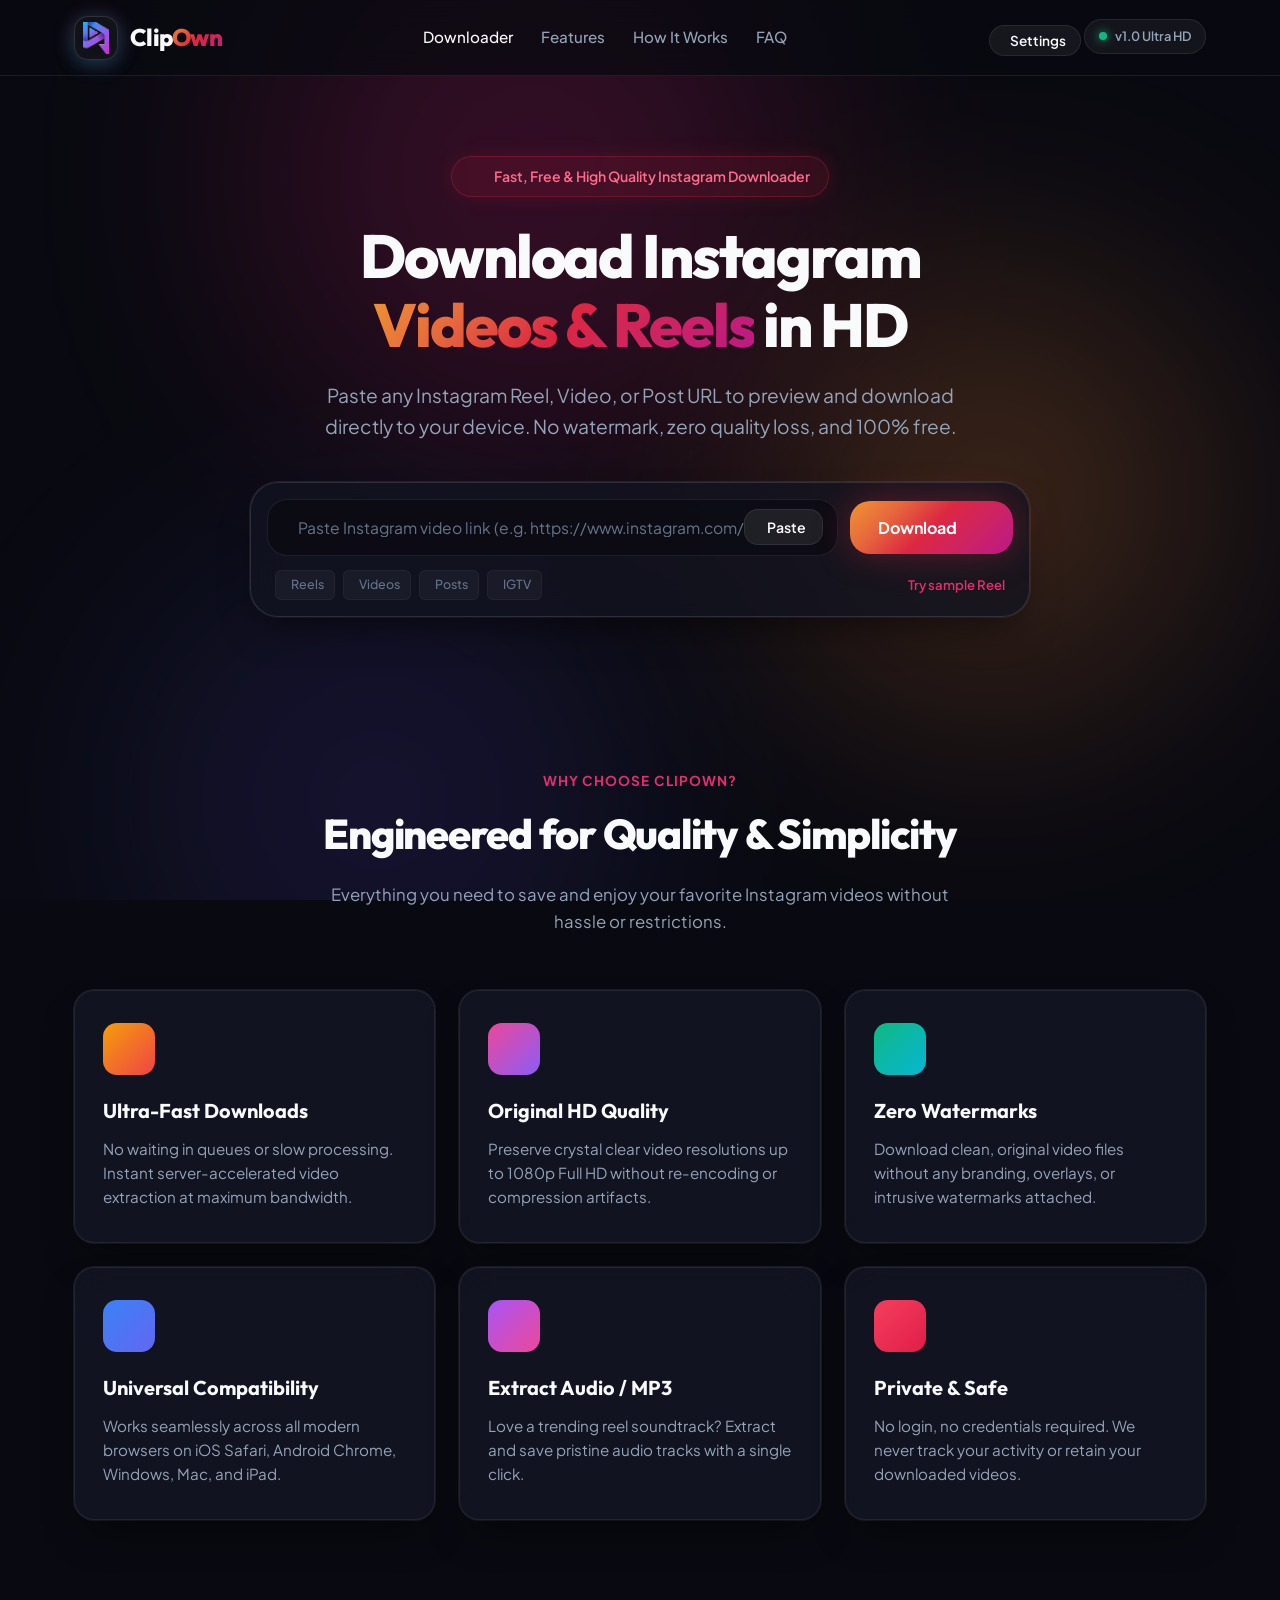
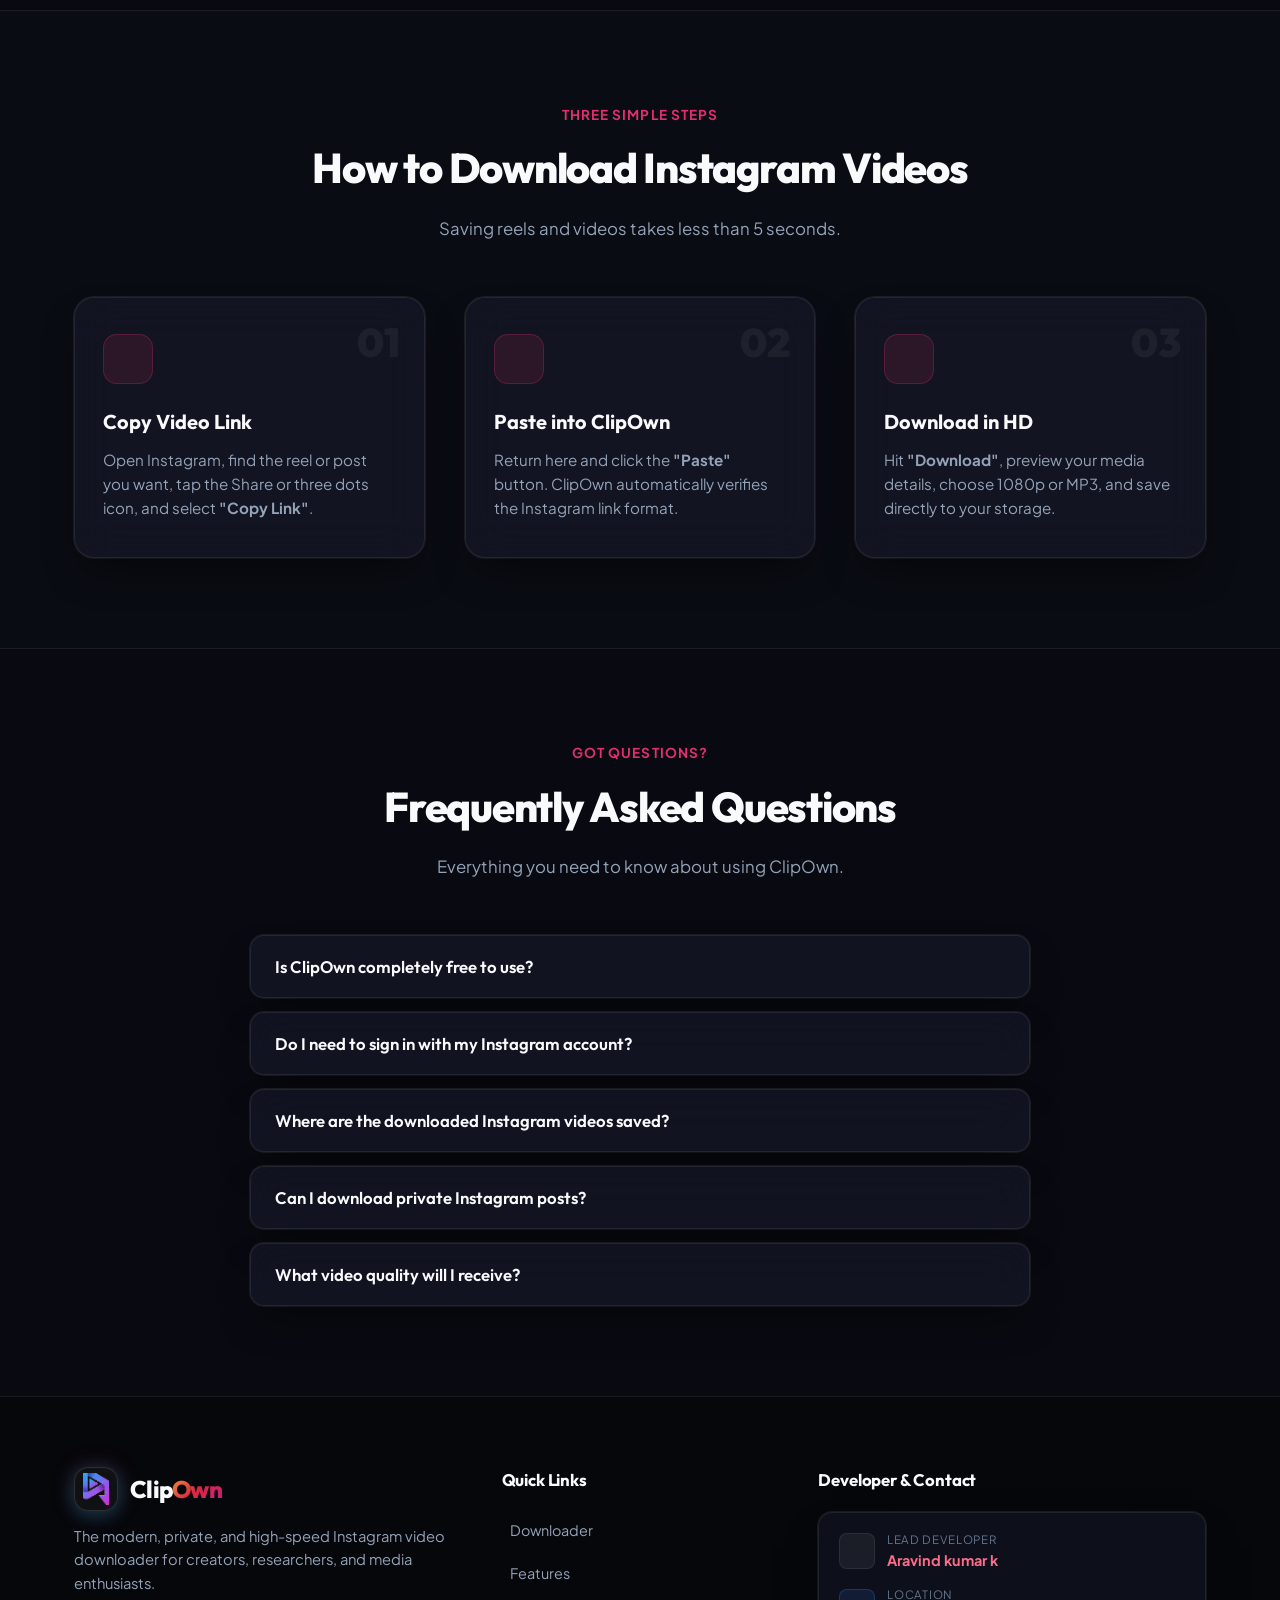
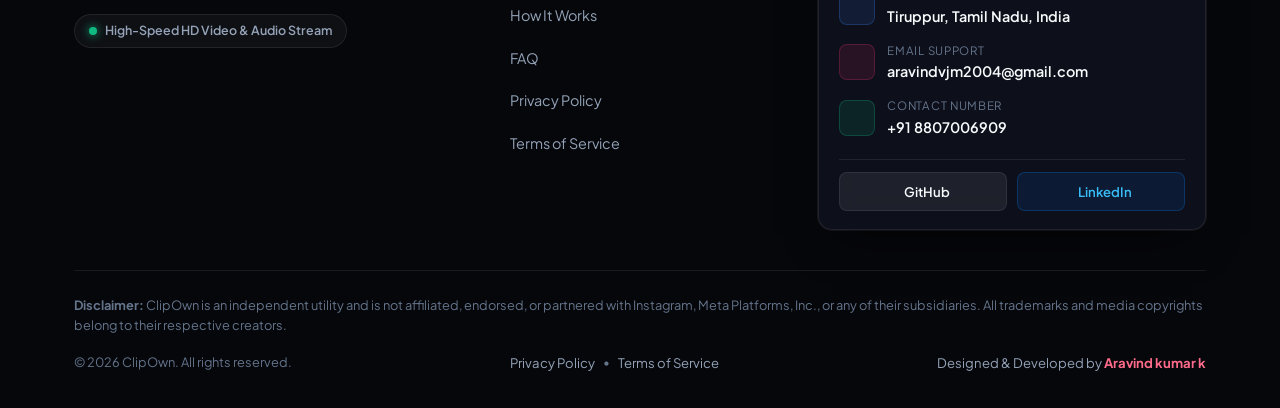
==== commit 4d5013e0: "Fix Reel audio clipping: enforce server-side metadata registry, clip offset/duration clamping in FFm" ====
--- a/index.html
+++ b/index.html
@@ -15,7 +15,7 @@
     <!-- Lucide Icons -->
     <script src="https://unpkg.com/lucide@latest"></script>
     <!-- Main Stylesheet -->
-    <link rel="stylesheet" href="static/css/styles.css">
+    <link rel="stylesheet" href="static/css/styles.css?v=20260914-v3">
 </head>
 <body>
     <!-- Ambient Background Lighting -->
@@ -153,9 +153,9 @@
                         </div>
 
                         <div id="authNoticeBanner" class="auth-notice-banner hidden">
-                            <i data-lucide="info" class="banner-icon"></i>
+                            <i data-lucide="volume-x" class="banner-icon"></i>
                             <div class="banner-text">
-                                <strong>Notice:</strong> Instagram requires authentication for this specific video. You can download our verified sample media below or <button type="button" id="openSettingsLink" class="banner-link">add your Instagram session cookie in Settings</button> for 100% direct downloads.
+                                <strong>⚠️ Audio Stream Unavailable:</strong> The current server session did not receive an audio stream from Instagram. Please try again or <button type="button" id="openSettingsLink" class="banner-link">configure an authenticated Instagram session</button> in Settings to unlock MP3 audio and 1080p synchronized sound.
                             </div>
                         </div>
 
@@ -766,6 +766,6 @@
     </div>
 
     <!-- Application Script -->
-    <script src="static/js/app.js"></script>
+    <script src="static/js/app.js?v=20260914-v3"></script>
 </body>
 </html>
